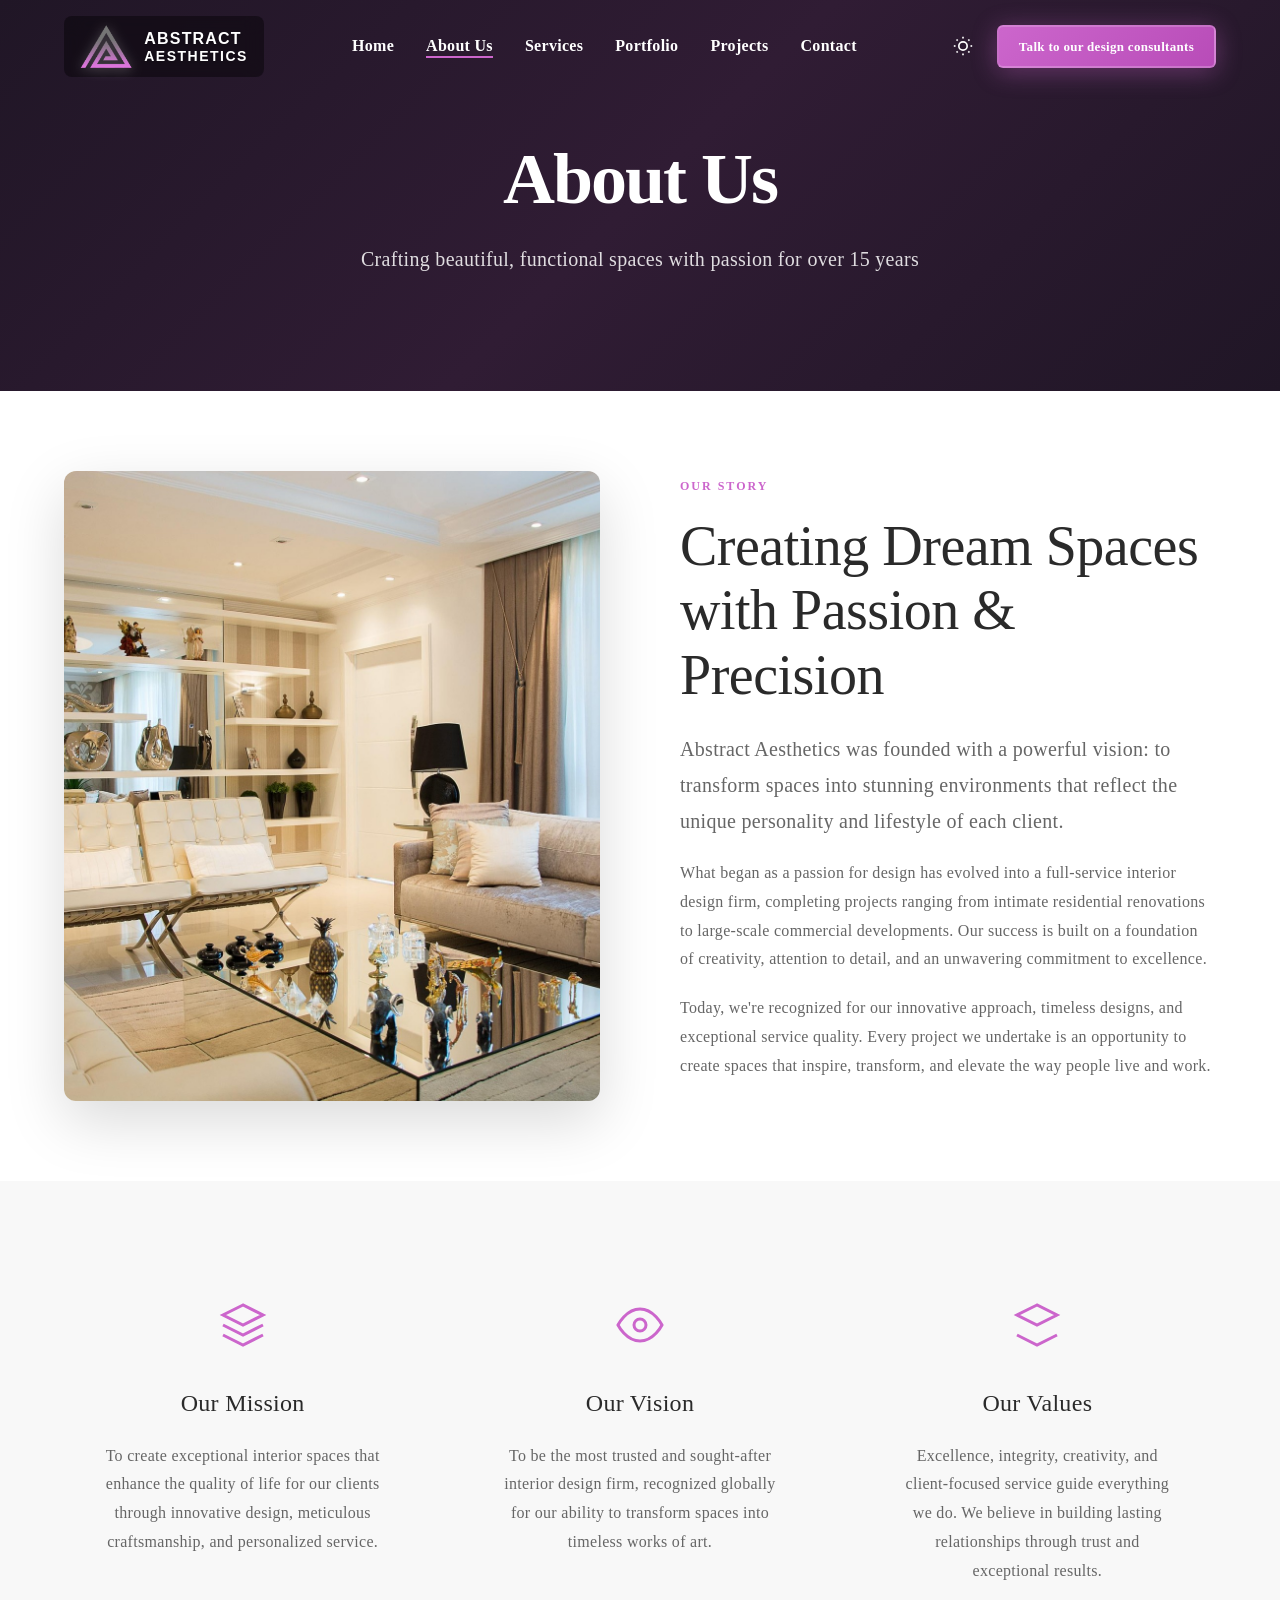
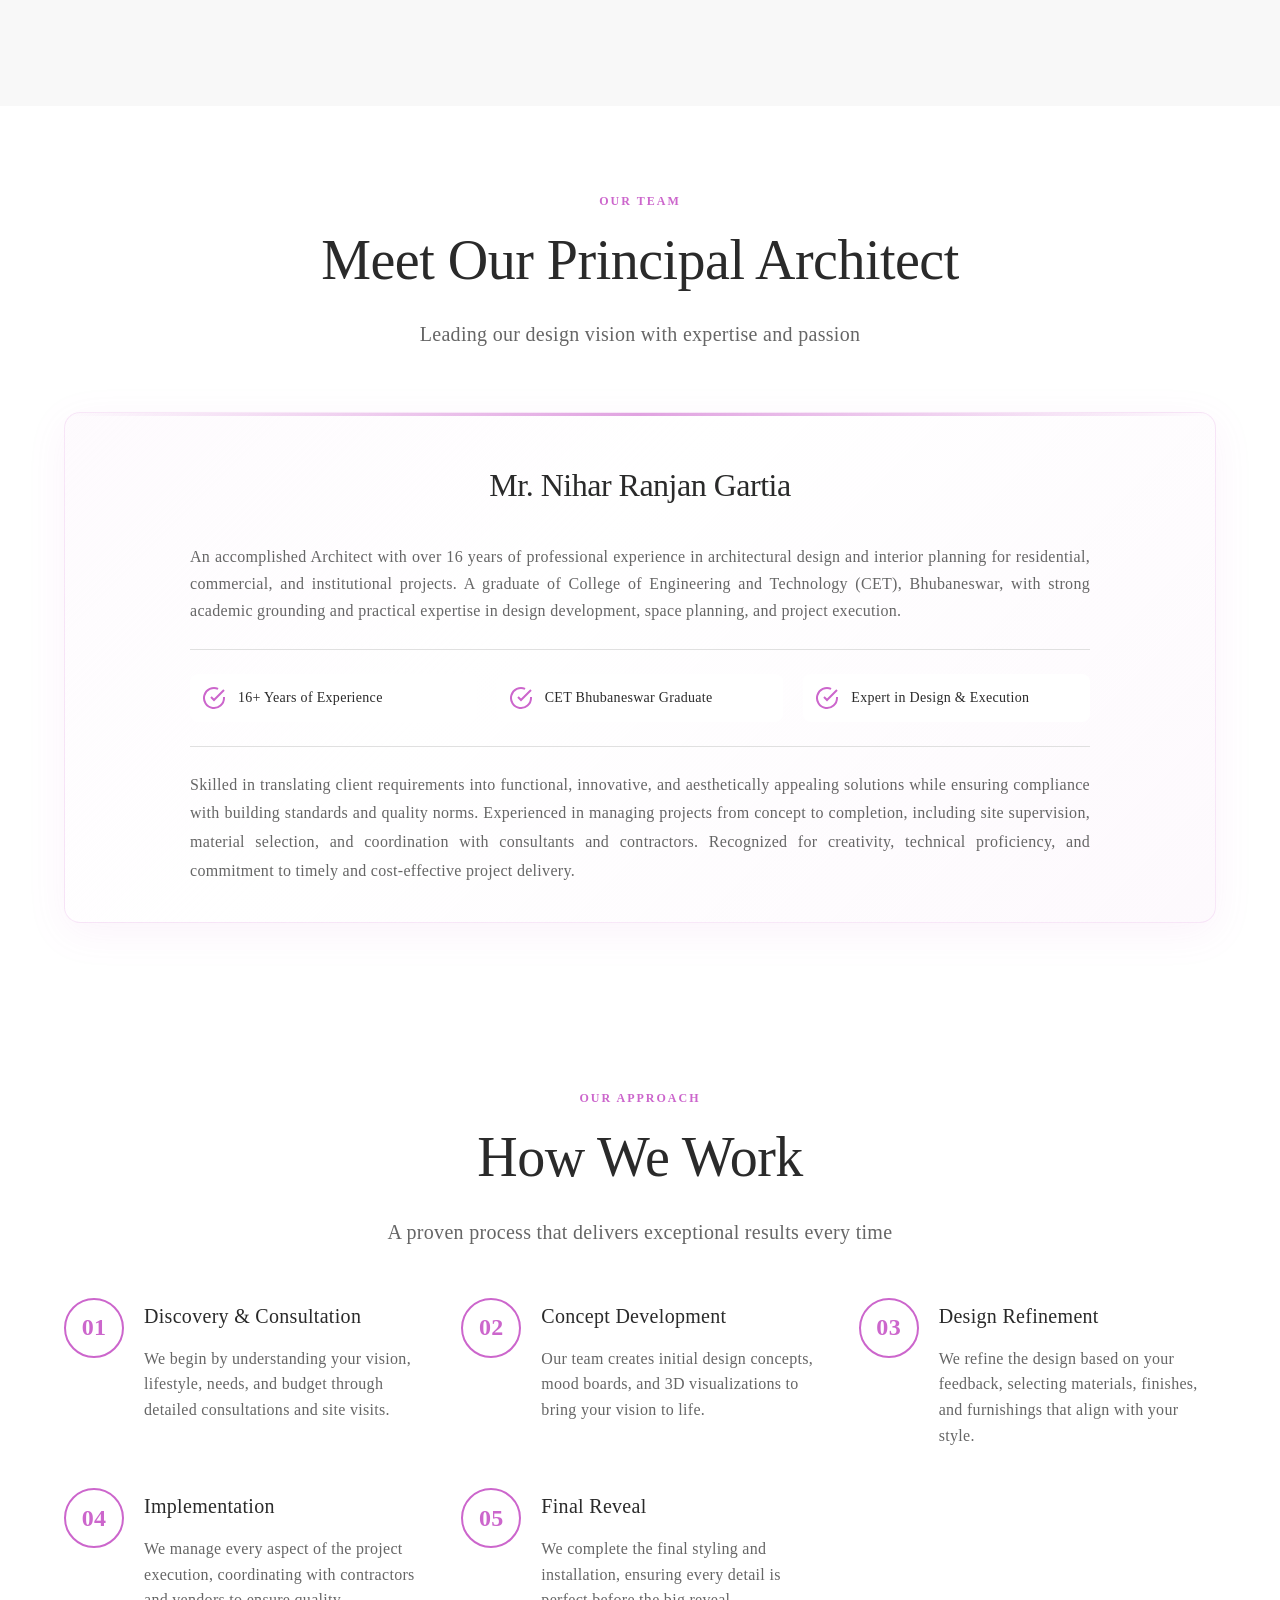
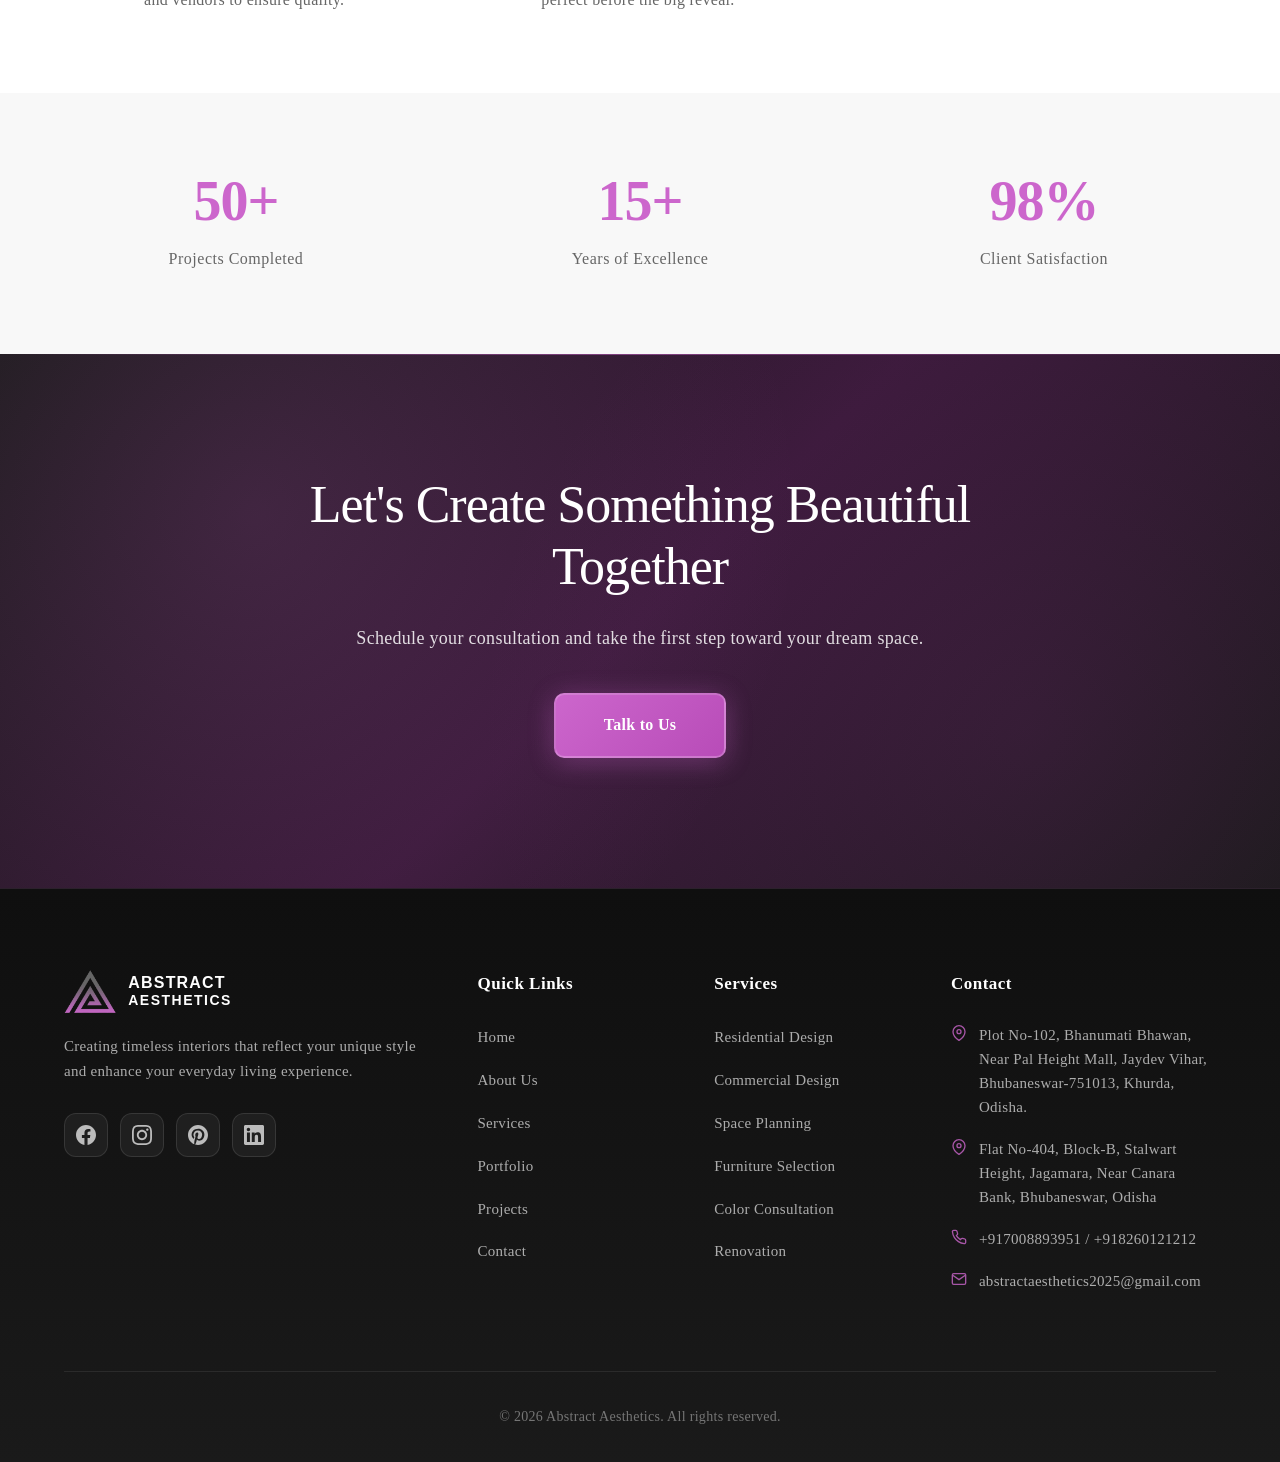
==== about.html @ c4093e68 "first commit" ====
<!DOCTYPE html>
<html lang="en" data-theme="light">
<head>
    <meta charset="UTF-8">
    <meta name="viewport" content="width=device-width, initial-scale=1.0">
    <title>About Us - Abstract Aesthetics Interior Design</title>
    <link rel="stylesheet" href="styles.css">
</head>
<body>
     <nav class="navbar">
      <div class="container nav-container">
        <a href="index.html" class="logo">
          <img
            src="resources/images/abstractlogo.png"
            alt="Abstract Asthetics"
          />
          <span class="logo-text">
            <span class="logo-text-top">Abstract</span>
            <span class="logo-text-bottom">Aesthetics</span>
          </span>
        </a>
        <button class="nav-toggle" aria-label="Toggle navigation">
          <span></span>
          <span></span>
          <span></span>
        </button>
        <ul class="nav-menu">
          <li><a href="index.html" class="nav-link">Home</a></li>
          <li><a href="about.html" class="nav-link active">About Us</a></li>
          <li><a href="services.html" class="nav-link">Services</a></li>
          <li><a href="portfolio.html" class="nav-link">Portfolio</a></li>
          <li><a href="projects.html" class="nav-link">Projects</a></li>
          <li><a href="contact.html" class="nav-link">Contact</a></li>
        </ul>
        <div class="nav-actions">
          <button class="theme-toggle" aria-label="Toggle theme">
            <svg
              class="sun-icon"
              width="20"
              height="20"
              viewBox="0 0 24 24"
              fill="none"
              stroke="currentColor"
              stroke-width="2"
            >
              <circle cx="12" cy="12" r="5"></circle>
              <line x1="12" y1="1" x2="12" y2="3"></line>
              <line x1="12" y1="21" x2="12" y2="23"></line>
              <line x1="4.22" y1="4.22" x2="5.64" y2="5.64"></line>
              <line x1="18.36" y1="18.36" x2="19.78" y2="19.78"></line>
              <line x1="1" y1="12" x2="3" y2="12"></line>
              <line x1="21" y1="12" x2="23" y2="12"></line>
              <line x1="4.22" y1="19.78" x2="5.64" y2="18.36"></line>
              <line x1="18.36" y1="5.64" x2="19.78" y2="4.22"></line>
            </svg>
            <svg
              class="moon-icon"
              width="20"
              height="20"
              viewBox="0 0 24 24"
              fill="none"
              stroke="currentColor"
              stroke-width="2"
            >
              <path d="M21 12.79A9 9 0 1 1 11.21 3 7 7 0 0 0 21 12.79z"></path>
            </svg>
          </button>
          <a href="contact.html" class="btn btn-primary"
            >Talk to our design consultants</a
          >
        </div>
      </div>
    </nav>

    <section class="page-hero about-hero">
        <div class="hero-background-pattern"></div>
        <div class="container">
            <div class="page-hero-content">
                <h1 class="page-title">About Us</h1>
                <p class="page-subtitle">Crafting beautiful, functional spaces with passion for over 15 years</p>
            </div>
        </div>
    </section>

    <section class="about-story section">
        <div class="container">
            <div class="split-layout">
                <div class="split-image">
                    <img src="resources/images/heroimg2.jpg" alt="Interior Design Studio">
                </div>
                <div class="split-content">
                    <span class="label">Our Story</span>
                    <h2 class="section-title">Creating Dream Spaces with Passion & Precision</h2>
                    <p class="text-large">Abstract Aesthetics was founded with a powerful vision: to transform spaces into stunning environments that reflect the unique personality and lifestyle of each client.</p>
                    <p>What began as a passion for design has evolved into a full-service interior design firm, completing projects ranging from intimate residential renovations to large-scale commercial developments. Our success is built on a foundation of creativity, attention to detail, and an unwavering commitment to excellence.</p>
                    <p>Today, we're recognized for our innovative approach, timeless designs, and exceptional service quality. Every project we undertake is an opportunity to create spaces that inspire, transform, and elevate the way people live and work.</p>
                </div>
            </div>
        </div>
    </section>

    <section class="mission-vision section section-dark">
        <div class="container">
            <div class="values-grid">
                <div class="value-card">
                    <div class="value-icon">
                        <svg width="48" height="48" viewBox="0 0 24 24" fill="none" stroke="currentColor" stroke-width="1.5">
                            <path d="M12 2L2 7l10 5 10-5-10-5z"></path>
                            <path d="M2 17l10 5 10-5M2 12l10 5 10-5"></path>
                        </svg>
                    </div>
                    <h3>Our Mission</h3>
                    <p>To create exceptional interior spaces that enhance the quality of life for our clients through innovative design, meticulous craftsmanship, and personalized service.</p>
                </div>
                <div class="value-card">
                    <div class="value-icon">
                        <svg width="48" height="48" viewBox="0 0 24 24" fill="none" stroke="currentColor" stroke-width="1.5">
                            <path d="M1 12s4-8 11-8 11 8 11 8-4 8-11 8-11-8-11-8z"></path>
                            <circle cx="12" cy="12" r="3"></circle>
                        </svg>
                    </div>
                    <h3>Our Vision</h3>
                    <p>To be the most trusted and sought-after interior design firm, recognized globally for our ability to transform spaces into timeless works of art.</p>
                </div>
                <div class="value-card">
                    <div class="value-icon">
                        <svg width="48" height="48" viewBox="0 0 24 24" fill="none" stroke="currentColor" stroke-width="1.5">
                            <path d="M12 2L2 7l10 5 10-5-10-5z"></path>
                            <path d="M2 17l10 5 10-5"></path>
                        </svg>
                    </div>
                    <h3>Our Values</h3>
                    <p>Excellence, integrity, creativity, and client-focused service guide everything we do. We believe in building lasting relationships through trust and exceptional results.</p>
                </div>
            </div>
        </div>
    </section>

    <section class="team section">
        <div class="container">
            <div class="section-header">
                <span class="label">Our Team</span>
                <h2 class="section-title">Meet Our Principal Architect</h2>
                <p class="section-subtitle">Leading our design vision with expertise and passion</p>
            </div>
            <div class="architect-section">
                <div class="architect-header">
                    <h3 class="architect-title">Mr. Nihar Ranjan Gartia</h3>
                </div>
                <div class="architect-content">
                    <p class="architect-bio">
                        An accomplished Architect with over 16 years of professional
                        experience in architectural design and interior planning for
                        residential, commercial, and institutional projects. A graduate of
                        College of Engineering and Technology (CET), Bhubaneswar, with
                        strong academic grounding and practical expertise in design
                        development, space planning, and project execution.
                    </p>
                    <div class="architect-highlights">
                        <div class="highlight-item">
                            <svg
                                width="24"
                                height="24"
                                viewBox="0 0 24 24"
                                fill="none"
                                stroke="currentColor"
                                stroke-width="2"
                            >
                                <path d="M22 11.08V12a10 10 0 1 1-5.93-9.14"></path>
                                <polyline points="22 4 12 14.01 9 11.01"></polyline>
                            </svg>
                            <span>16+ Years of Experience</span>
                        </div>
                        <div class="highlight-item">
                            <svg
                                width="24"
                                height="24"
                                viewBox="0 0 24 24"
                                fill="none"
                                stroke="currentColor"
                                stroke-width="2"
                            >
                                <path d="M22 11.08V12a10 10 0 1 1-5.93-9.14"></path>
                                <polyline points="22 4 12 14.01 9 11.01"></polyline>
                            </svg>
                            <span>CET Bhubaneswar Graduate</span>
                        </div>
                        <div class="highlight-item">
                            <svg
                                width="24"
                                height="24"
                                viewBox="0 0 24 24"
                                fill="none"
                                stroke="currentColor"
                                stroke-width="2"
                            >
                                <path d="M22 11.08V12a10 10 0 1 1-5.93-9.14"></path>
                                <polyline points="22 4 12 14.01 9 11.01"></polyline>
                            </svg>
                            <span>Expert in Design & Execution</span>
                        </div>
                    </div>
                    <p class="architect-expertise">
                        Skilled in translating client requirements into functional,
                        innovative, and aesthetically appealing solutions while ensuring
                        compliance with building standards and quality norms. Experienced
                        in managing projects from concept to completion, including site
                        supervision, material selection, and coordination with consultants
                        and contractors. Recognized for creativity, technical proficiency,
                        and commitment to timely and cost-effective project delivery.
                    </p>
                </div>
            </div>
        </div>
    </section>

    <section class="approach section">
        <div class="container">
            <div class="section-header">
                <span class="label">Our Approach</span>
                <h2 class="section-title">How We Work</h2>
                <p class="section-subtitle">A proven process that delivers exceptional results every time</p>
            </div>
            <div class="process-steps">
                <div class="process-step">
                    <div class="step-number">01</div>
                    <h3>Discovery & Consultation</h3>
                    <p>We begin by understanding your vision, lifestyle, needs, and budget through detailed consultations and site visits.</p>
                </div>
                <div class="process-step">
                    <div class="step-number">02</div>
                    <h3>Concept Development</h3>
                    <p>Our team creates initial design concepts, mood boards, and 3D visualizations to bring your vision to life.</p>
                </div>
                <div class="process-step">
                    <div class="step-number">03</div>
                    <h3>Design Refinement</h3>
                    <p>We refine the design based on your feedback, selecting materials, finishes, and furnishings that align with your style.</p>
                </div>
                <div class="process-step">
                    <div class="step-number">04</div>
                    <h3>Implementation</h3>
                    <p>We manage every aspect of the project execution, coordinating with contractors and vendors to ensure quality.</p>
                </div>
                <div class="process-step">
                    <div class="step-number">05</div>
                    <h3>Final Reveal</h3>
                    <p>We complete the final styling and installation, ensuring every detail is perfect before the big reveal.</p>
                </div>
            </div>
        </div>
    </section>

    <section class="stats section section-dark">
        <div class="container">
            <div class="stats-grid">
                <div class="stat-item">
                    <div class="stat-number">50+</div>
                    <div class="stat-label">Projects Completed</div>
                </div>
                <div class="stat-item">
                    <div class="stat-number">15+</div>
                    <div class="stat-label">Years of Excellence</div>
                </div>
                <div class="stat-item">
                    <div class="stat-number">98%</div>
                    <div class="stat-label">Client Satisfaction</div>
                </div>
            </div>
        </div>
    </section>

    <section class="final-cta">
        <div class="container">
            <div class="cta-content">
                <h2 class="cta-title">Let's Create Something Beautiful Together</h2>
                <p class="cta-subtitle">Schedule your consultation and take the first step toward your dream space.</p>
                <a href="contact.html" class="btn btn-primary btn-large">Talk to Us</a>
            </div>
        </div>
    </section>

    <footer class="footer">
      <div class="container">
        <div class="footer-grid">
          <div class="footer-col">
            <div class="footer-logo-container">
              <img src="resources/images/abstractlogo.png" alt="Abstract Aesthetics Logo" class="footer-logo-image">
              <span class="footer-logo-text">
                <span class="footer-logo-text-top">Abstract</span>
                <span class="footer-logo-text-bottom">Aesthetics</span>
              </span>
            </div>
            <p class="footer-description">
              Creating timeless interiors that reflect your unique style and
              enhance your everyday living experience.
            </p>
            <div class="social-links">
              <a href="#" class="social-link" aria-label="Facebook">
                <svg
                  width="20"
                  height="20"
                  viewBox="0 0 24 24"
                  fill="currentColor"
                >
                  <path
                    d="M24 12.073c0-6.627-5.373-12-12-12s-12 5.373-12 12c0 5.99 4.388 10.954 10.125 11.854v-8.385H7.078v-3.47h3.047V9.43c0-3.007 1.792-4.669 4.533-4.669 1.312 0 2.686.235 2.686.235v2.953H15.83c-1.491 0-1.956.925-1.956 1.874v2.25h3.328l-.532 3.47h-2.796v8.385C19.612 23.027 24 18.062 24 12.073z"
                  />
                </svg>
              </a>
              <a href="#" class="social-link" aria-label="Instagram">
                <svg
                  width="20"
                  height="20"
                  viewBox="0 0 24 24"
                  fill="currentColor"
                >
                  <path
                    d="M12 2.163c3.204 0 3.584.012 4.85.07 3.252.148 4.771 1.691 4.919 4.919.058 1.265.069 1.645.069 4.849 0 3.205-.012 3.584-.069 4.849-.149 3.225-1.664 4.771-4.919 4.919-1.266.058-1.644.07-4.85.07-3.204 0-3.584-.012-4.849-.07-3.26-.149-4.771-1.699-4.919-4.92-.058-1.265-.07-1.644-.07-4.849 0-3.204.013-3.583.07-4.849.149-3.227 1.664-4.771 4.919-4.919 1.266-.057 1.645-.069 4.849-.069zm0-2.163c-3.259 0-3.667.014-4.947.072-4.358.2-6.78 2.618-6.98 6.98-.059 1.281-.073 1.689-.073 4.948 0 3.259.014 3.668.072 4.948.2 4.358 2.618 6.78 6.98 6.98 1.281.058 1.689.072 4.948.072 3.259 0 3.668-.014 4.948-.072 4.354-.2 6.782-2.618 6.979-6.98.059-1.28.073-1.689.073-4.948 0-3.259-.014-3.667-.072-4.947-.196-4.354-2.617-6.78-6.979-6.98-1.281-.059-1.69-.073-4.949-.073zm0 5.838c-3.403 0-6.162 2.759-6.162 6.162s2.759 6.163 6.162 6.163 6.162-2.759 6.162-6.163c0-3.403-2.759-6.162-6.162-6.162zm0 10.162c-2.209 0-4-1.79-4-4 0-2.209 1.791-4 4-4s4 1.791 4 4c0 2.21-1.791 4-4 4zm6.406-11.845c-.796 0-1.441.645-1.441 1.44s.645 1.44 1.441 1.44c.795 0 1.439-.645 1.439-1.44s-.644-1.44-1.439-1.44z"
                  />
                </svg>
              </a>
              <a href="#" class="social-link" aria-label="Pinterest">
                <svg
                  width="20"
                  height="20"
                  viewBox="0 0 24 24"
                  fill="currentColor"
                >
                  <path
                    d="M12 0c-6.627 0-12 5.372-12 12 0 5.084 3.163 9.426 7.627 11.174-.105-.949-.2-2.405.042-3.441.218-.937 1.407-5.965 1.407-5.965s-.359-.719-.359-1.782c0-1.668.967-2.914 2.171-2.914 1.023 0 1.518.769 1.518 1.69 0 1.029-.655 2.568-.994 3.995-.283 1.194.599 2.169 1.777 2.169 2.133 0 3.772-2.249 3.772-5.495 0-2.873-2.064-4.882-5.012-4.882-3.414 0-5.418 2.561-5.418 5.207 0 1.031.397 2.138.893 2.738.098.119.112.224.083.345l-.333 1.36c-.053.22-.174.267-.402.161-1.499-.698-2.436-2.889-2.436-4.649 0-3.785 2.75-7.262 7.929-7.262 4.163 0 7.398 2.967 7.398 6.931 0 4.136-2.607 7.464-6.227 7.464-1.216 0-2.359-.631-2.75-1.378l-.748 2.853c-.271 1.043-1.002 2.35-1.492 3.146 1.124.347 2.317.535 3.554.535 6.627 0 12-5.373 12-12 0-6.628-5.373-12-12-12z"
                  />
                </svg>
              </a>
              <a href="#" class="social-link" aria-label="LinkedIn">
                <svg
                  width="20"
                  height="20"
                  viewBox="0 0 24 24"
                  fill="currentColor"
                >
                  <path
                    d="M20.447 20.452h-3.554v-5.569c0-1.328-.027-3.037-1.852-3.037-1.853 0-2.136 1.445-2.136 2.939v5.667H9.351V9h3.414v1.561h.046c.477-.9 1.637-1.85 3.37-1.85 3.601 0 4.267 2.37 4.267 5.455v6.286zM5.337 7.433c-1.144 0-2.063-.926-2.063-2.065 0-1.138.92-2.063 2.063-2.063 1.14 0 2.064.925 2.064 2.063 0 1.139-.925 2.065-2.064 2.065zm1.782 13.019H3.555V9h3.564v11.452zM22.225 0H1.771C.792 0 0 .774 0 1.729v20.542C0 23.227.792 24 1.771 24h20.451C23.2 24 24 23.227 24 22.271V1.729C24 .774 23.2 0 22.222 0h.003z"
                  />
                </svg>
              </a>
            </div>
          </div>
          <div class="footer-col">
            <h4 class="footer-title">Quick Links</h4>
            <ul class="footer-links">
              <li><a href="index.html">Home</a></li>
              <li><a href="about.html">About Us</a></li>
              <li><a href="services.html">Services</a></li>
              <li><a href="portfolio.html">Portfolio</a></li>
              <li><a href="projects.html">Projects</a></li>
              <li><a href="contact.html">Contact</a></li>
            </ul>
          </div>
          <div class="footer-col">
            <h4 class="footer-title">Services</h4>
            <ul class="footer-links">
              <li><a href="services.html">Residential Design</a></li>
              <li><a href="services.html">Commercial Design</a></li>
              <li><a href="services.html">Space Planning</a></li>
              <li><a href="services.html">Furniture Selection</a></li>
              <li><a href="services.html">Color Consultation</a></li>
              <li><a href="services.html">Renovation</a></li>
            </ul>
          </div>
          <div class="footer-col">
            <h4 class="footer-title">Contact</h4>
            <ul class="footer-contact">
              <li>
                <svg
                  width="16"
                  height="16"
                  viewBox="0 0 24 24"
                  fill="none"
                  stroke="currentColor"
                  stroke-width="2"
                >
                  <path
                    d="M21 10c0 7-9 13-9 13s-9-6-9-13a9 9 0 0 1 18 0z"
                  ></path>
                  <circle cx="12" cy="10" r="3"></circle>
                </svg>
                Plot No-102, Bhanumati Bhawan, Near Pal Height Mall, Jaydev Vihar, Bhubaneswar-751013, Khurda, Odisha.
              </li>
               <li>
                <svg
                  width="16"
                  height="16"
                  viewBox="0 0 24 24"
                  fill="none"
                  stroke="currentColor"
                  stroke-width="2"
                >
                  <path
                    d="M21 10c0 7-9 13-9 13s-9-6-9-13a9 9 0 0 1 18 0z"
                  ></path>
                  <circle cx="12" cy="10" r="3"></circle>
                </svg>
                Flat No-404, Block-B, Stalwart Height, Jagamara, Near Canara Bank, Bhubaneswar, Odisha
              </li>
              <li>
                <svg
                  width="16"
                  height="16"
                  viewBox="0 0 24 24"
                  fill="none"
                  stroke="currentColor"
                  stroke-width="2"
                >
                  <path
                    d="M22 16.92v3a2 2 0 0 1-2.18 2 19.79 19.79 0 0 1-8.63-3.07 19.5 19.5 0 0 1-6-6 19.79 19.79 0 0 1-3.07-8.67A2 2 0 0 1 4.11 2h3a2 2 0 0 1 2 1.72 12.84 12.84 0 0 0 .7 2.81 2 2 0 0 1-.45 2.11L8.09 9.91a16 16 0 0 0 6 6l1.27-1.27a2 2 0 0 1 2.11-.45 12.84 12.84 0 0 0 2.81.7A2 2 0 0 1 22 16.92z"
                  ></path>
                </svg>
                +917008893951 / +918260121212
              </li>
              <li>
                <svg
                  width="16"
                  height="16"
                  viewBox="0 0 24 24"
                  fill="none"
                  stroke="currentColor"
                  stroke-width="2"
                >
                  <path
                    d="M4 4h16c1.1 0 2 .9 2 2v12c0 1.1-.9 2-2 2H4c-1.1 0-2-.9-2-2V6c0-1.1.9-2 2-2z"
                  ></path>
                  <polyline points="22,6 12,13 2,6"></polyline>
                </svg>
                abstractaesthetics2025@gmail.com
              </li>
            </ul>
          </div>
        </div>
        <div class="footer-bottom">
          <p>&copy; 2026 Abstract Aesthetics. All rights reserved.</p>
        </div>
      </div>
    </footer>

    <script src="script.js"></script>
</body>
</html>
---- styles.css ----
:root {
    --accent-primary: #cc66cc;
    --accent-secondary: #b84cb8;
    --accent-light: #e6b3e6;
    --accent-dark: #a339a3;
    
    --bg-primary: #ffffff;
    --bg-secondary: #f8f8f8;
    --bg-tertiary: #eeeeee;
    --bg-dark: #666666;
    
    --text-primary: #2a2a2a;
    --text-secondary: #666666;
    --text-tertiary: #999999;
    --text-light: #ffffff;
    
    --border-color: #e0e0e0;
    --border-light: #f0f0f0;
    --border-dark: #555555;
    
    --shadow-sm: 0 4px 12px rgba(102, 102, 102, 0.1);
    --shadow-md: 0 8px 24px rgba(102, 102, 102, 0.15);
    --shadow-lg: 0 16px 48px rgba(102, 102, 102, 0.2);
    
    --transition-fast: 0.3s cubic-bezier(0.4, 0, 0.2, 1);
    --transition-normal: 0.4s cubic-bezier(0.4, 0, 0.2, 1);
    --transition-slow: 0.6s cubic-bezier(0.4, 0, 0.2, 1);
}

[data-theme="dark"] {
    --bg-primary: #1a1a1a;
    --bg-secondary: #2a2a2a;
    --bg-tertiary: #3a3a3a;
    --bg-dark: #0f0f0f;
    
    --text-primary: #ffffff;
    --text-secondary: #cccccc;
    --text-tertiary: #999999;
    --text-light: #1a1a1a;
    
    --border-color: #444444;
    --border-light: #333333;
    --border-dark: #555555;
    
    --shadow-sm: 0 4px 12px rgba(0, 0, 0, 0.4);
    --shadow-md: 0 8px 24px rgba(0, 0, 0, 0.5);
    --shadow-lg: 0 16px 48px rgba(0, 0, 0, 0.6);
}

* {
    margin: 0;
    padding: 0;
    box-sizing: border-box;
}

html {
    scroll-behavior: smooth;
}

body {
    font-family: 'Playfair Display', 'Georgia', 'Times New Roman', serif;
    font-size: 16px;
    line-height: 1.8;
    color: var(--text-primary);
    background-color: var(--bg-primary);
    transition: background-color var(--transition-normal), color var(--transition-normal);
    font-weight: 400;
    letter-spacing: 0.3px;
}

.container {
    max-width: 1200px;
    margin: 0 auto;
    padding: 0 24px;
}

.section {
    padding: 80px 0;
}

.section-dark {
    background-color: var(--bg-secondary);
}

/* Tighter spacing for services and portfolio flow */
.services-overview {
    padding-bottom: 60px;
}

.portfolio-preview {
    padding-top: 60px;
    position: relative;
}

.portfolio-preview::before {
    content: '';
    position: absolute;
    top: 0;
    left: 50%;
    transform: translateX(-50%);
    width: 60px;
    height: 3px;
    background: linear-gradient(90deg, transparent, var(--accent-primary), transparent);
    opacity: 0.6;
}

.section-header {
    text-align: center;
    margin-bottom: 48px;
}

.label {
    display: inline-block;
    font-size: 12px;
    font-weight: 600;
    text-transform: uppercase;
    letter-spacing: 2px;
    color: var(--accent-primary);
    margin-bottom: 16px;
}

.section-title {
    font-size: 56px;
    font-weight: 400;
    line-height: 1.15;
    margin-bottom: 24px;
    color: var(--text-primary);
    letter-spacing: -0.5px;
}

.section-subtitle {
    font-size: 20px;
    color: var(--text-secondary);
    max-width: 600px;
    margin: 0 auto;
}

.text-large {
    font-size: 20px;
    line-height: 1.8;
    color: var(--text-primary);
}

.section-cta {
    text-align: center;
    margin-top: 40px;
}

.navbar {
    position: fixed;
    top: 0;
    left: 0;
    right: 0;
    z-index: 1000;
    padding: 16px 0;
    background-color: transparent;
    transition: background-color var(--transition-normal), padding var(--transition-normal), box-shadow var(--transition-normal);
}

.navbar.scrolled {
    background-color: var(--bg-primary);
    padding: 12px 0;
    box-shadow: var(--shadow-sm);
}

.navbar.scrolled .logo {
    background: transparent;
    backdrop-filter: none;
    -webkit-backdrop-filter: none;
}

.nav-container {
    display: flex;
    align-items: center;
    justify-content: space-between;
}

.logo {
    font-size: 28px;
    font-weight: 600;
    letter-spacing: 4px;
    color: var(--text-primary);
    text-decoration: none;
    transition: color var(--transition-fast);
    font-family: 'Playfair Display', serif;
    display: flex;
    align-items: center;
    gap: 12px;
    padding: 8px 16px;
    border-radius: 8px;
    background: rgba(0, 0, 0, 0.4);
    backdrop-filter: blur(10px);
    -webkit-backdrop-filter: blur(10px);
}

.logo-text {
    display: flex;
    flex-direction: column;
    line-height: 1;
    gap: 2px;
}

.logo-text-top,
.logo-text-bottom {
    font-size: 15px;
    font-weight: 700;
    letter-spacing: 1.2px;
    transition: color var(--transition-fast);
    white-space: nowrap;
    font-family: 'Inter', -apple-system, BlinkMacSystemFont, 'Segoe UI', sans-serif;
    text-transform: uppercase;
    color: #ffffff;
}

.logo-text-top {
    font-size: 16px;
}

.logo-text-bottom {
    font-size: 14px;
    letter-spacing: 1.5px;
    font-weight: 600;
}

.logo img {
    height: 45px;
    width: auto;
    max-width: 140px;
    object-fit: contain;
    transition: transform var(--transition-fast);
    filter: drop-shadow(0 2px 6px rgba(255, 255, 255, 0.3)) brightness(1.15);
}

.logo:hover {
    color: var(--accent-primary);
}

.logo:hover .logo-text-top,
.logo:hover .logo-text-bottom {
    color: var(--accent-primary);
}

.logo:hover img {
    transform: scale(1.05);
}

.nav-toggle {
    display: none;
    flex-direction: column;
    gap: 4px;
    background: none;
    border: none;
    cursor: pointer;
    padding: 8px;
}

.nav-toggle span {
    width: 24px;
    height: 2px;
    background-color: var(--text-primary);
    transition: all var(--transition-fast);
}

.nav-menu {
    display: flex;
    list-style: none;
    gap: 32px;
    align-items: center;
}

.nav-link {
    color: var(--text-primary);
    text-decoration: none;
    font-size: 16px;
    font-weight: 600;
    position: relative;
    transition: color var(--transition-fast);
}

.nav-link::after {
    content: '';
    position: absolute;
    bottom: -4px;
    left: 0;
    width: 0;
    height: 2px;
    background-color: var(--accent-primary);
    transition: width var(--transition-fast);
}

.nav-link:hover,
.nav-link.active {
    color: var(--accent-primary);
}

.nav-link.active::after {
    width: 100%;
}

.nav-actions {
    display: flex;
    align-items: center;
    gap: 16px;
}

.theme-toggle {
    background: none;
    border: none;
    cursor: pointer;
    padding: 8px;
    color: var(--text-primary);
    transition: color var(--transition-fast);
    display: flex;
    align-items: center;
    justify-content: center;
}

.theme-toggle:hover {
    color: var(--accent-primary);
}

[data-theme="light"] .moon-icon {
    display: none;
}

[data-theme="dark"] .sun-icon {
    display: none;
}

/* Light theme navbar adjustments */
[data-theme="light"] .navbar:not(.scrolled) .logo,
[data-theme="light"] .navbar:not(.scrolled) .nav-link,
[data-theme="light"] .navbar:not(.scrolled) .theme-toggle {
    color: #ffffff;
}

[data-theme="light"] .navbar:not(.scrolled) .logo-text-top,
[data-theme="light"] .navbar:not(.scrolled) .logo-text-bottom {
    color: #ffffff;
    text-shadow: 0 2px 4px rgba(0, 0, 0, 0.3);
}

[data-theme="light"] .navbar:not(.scrolled) .nav-toggle span {
    background-color: #ffffff;
}

[data-theme="light"] .navbar.scrolled .logo,
[data-theme="light"] .navbar.scrolled .nav-link,
[data-theme="light"] .navbar.scrolled .theme-toggle,
[data-theme="light"] .nav-menu.active .nav-link {
    color: var(--text-primary);
}

[data-theme="light"] .navbar.scrolled .logo-text-top,
[data-theme="light"] .navbar.scrolled .logo-text-bottom {
    color: var(--text-primary);
}

[data-theme="light"] .navbar.scrolled .nav-toggle span {
    background-color: var(--text-primary);
}

/* Dark theme architect section */
[data-theme="dark"] .architect-section {
    background: linear-gradient(135deg, 
        rgba(204, 102, 204, 0.08) 0%, 
        rgba(26, 26, 26, 1) 40%, 
        rgba(204, 102, 204, 0.1) 100%);
    border: 1px solid rgba(204, 102, 204, 0.25);
    box-shadow: 0 10px 40px rgba(0, 0, 0, 0.5);
}

[data-theme="dark"] .architect-section::before {
    opacity: 0.8;
}

[data-theme="dark"] .highlight-item {
    background: rgba(42, 42, 42, 0.6);
    border: 1px solid rgba(204, 102, 204, 0.15);
}

[data-theme="dark"] .highlight-item:hover {
    background: rgba(42, 42, 42, 0.8);
    border-color: rgba(204, 102, 204, 0.3);
}

/* Dark theme portfolio styles */
[data-theme="dark"] .portfolio-item {
    border-color: rgba(255, 255, 255, 0.05);
}

[data-theme="dark"] .portfolio-item:hover {
    box-shadow: 0 12px 32px rgba(204, 102, 204, 0.3);
}

[data-theme="dark"] .portfolio-image {
    background: var(--bg-tertiary);
}

[data-theme="dark"] .portfolio-image img {
    filter: brightness(0.85) contrast(1.1) saturate(1.15);
}

[data-theme="dark"] .portfolio-item:hover .portfolio-image img {
    filter: brightness(0.75) contrast(1.2) saturate(1.25);
}

[data-theme="dark"] .portfolio-overlay {
    background: linear-gradient(
        to top,
        rgba(0, 0, 0, 0.95) 0%,
        rgba(0, 0, 0, 0.75) 50%,
        rgba(0, 0, 0, 0.4) 80%,
        transparent 100%
    );
}

/* Dark theme workflow styles */
[data-theme="dark"] .workflow-section {
    background: linear-gradient(135deg, var(--bg-primary) 0%, var(--bg-secondary) 100%);
}

[data-theme="dark"] .workflow-step {
    background: var(--bg-secondary);
    box-shadow: 0 4px 16px rgba(0, 0, 0, 0.3);
}

[data-theme="dark"] .workflow-step:hover {
    background: linear-gradient(135deg, var(--bg-secondary) 0%, rgba(204, 102, 204, 0.05) 100%);
    box-shadow: 0 20px 48px rgba(204, 102, 204, 0.2);
}

[data-theme="dark"] .workflow-icon {
    background: linear-gradient(135deg, rgba(204, 102, 204, 0.15), rgba(204, 102, 204, 0.08));
}

/* Dark theme why choose us styles */
[data-theme="dark"] .choose-item {
    background: var(--bg-secondary);
    box-shadow: 0 4px 12px rgba(0, 0, 0, 0.3);
}

[data-theme="dark"] .choose-item:hover {
    background: linear-gradient(135deg, var(--bg-secondary) 0%, rgba(204, 102, 204, 0.03) 100%);
    box-shadow: 0 12px 32px rgba(204, 102, 204, 0.15);
}

[data-theme="dark"] .choose-icon {
    background: linear-gradient(135deg, rgba(204, 102, 204, 0.18), rgba(204, 102, 204, 0.1));
}

/* Dark theme testimonial styles */
[data-theme="dark"] .testimonial-card {
    background: var(--bg-secondary);
    border-color: rgba(204, 102, 204, 0.15);
    box-shadow: 0 4px 16px rgba(0, 0, 0, 0.3);
}

[data-theme="dark"] .testimonial-card:hover {
    box-shadow: 0 20px 48px rgba(204, 102, 204, 0.2);
}

[data-theme="dark"] .testimonial-author {
    border-top-color: rgba(204, 102, 204, 0.15);
}

/* Light theme hero button adjustments */
[data-theme="light"] .hero .btn-secondary {
    color: #ffffff;
    border-color: #ffffff;
}

[data-theme="light"] .hero .btn-secondary:hover {
    background-color: #ffffff;
    color: #1a1a1a;
}

.btn {
    display: inline-block;
    padding: 8px 20px;
    font-size: 13px;
    font-weight: 600;
    text-decoration: none;
    border-radius: 6px;
    transition: all var(--transition-fast);
    border: 2px solid transparent;
    cursor: pointer;
    text-align: center;
}

.btn-large {
    padding: 14px 32px;
    font-size: 15px;
    border-radius: 10px;
}

.btn-primary {
    background: linear-gradient(135deg, var(--accent-primary), var(--accent-secondary));
    color: white;
    border-color: rgba(255, 255, 255, 0.2);
    font-weight: 600;
    letter-spacing: 0.3px;
    box-shadow: 0 4px 24px rgba(204, 102, 204, 0.4),
                0 2px 8px rgba(0, 0, 0, 0.2);
    position: relative;
    overflow: hidden;
}

.btn-primary::before {
    content: '';
    position: absolute;
    top: 0;
    left: -100%;
    width: 100%;
    height: 100%;
    background: linear-gradient(90deg, transparent, rgba(255, 255, 255, 0.2), transparent);
    transition: left 0.5s ease;
}

.btn-primary:hover::before {
    left: 100%;
}

.btn-primary:hover {
    transform: translateY(-2px);
    box-shadow: 0 8px 32px rgba(204, 102, 204, 0.5),
                0 4px 16px rgba(0, 0, 0, 0.3);
    border-color: rgba(255, 255, 255, 0.3);
}

.btn-secondary {
    background-color: transparent;
    color: var(--text-primary);
    border-color: var(--text-primary);
}

.btn-secondary:hover {
    background-color: var(--text-primary);
    color: var(--bg-primary);
}

.btn-outline {
    background-color: transparent;
    color: var(--accent-primary);
    border-color: var(--accent-primary);
}

.btn-outline:hover {
    background-color: var(--accent-primary);
    color: var(--text-light);
}

.btn-text {
    background: none;
    border: none;
    color: var(--accent-primary);
    padding: 0;
    font-weight: 600;
    transition: color var(--transition-fast);
}

.btn-text:hover {
    color: var(--accent-dark);
}

.btn-large {
    padding: 16px 48px;
    font-size: 16px;
}

.hero {
    min-height: 100vh;
    display: flex;
    align-items: center;
    padding-top: 100px;
    position: relative;
    overflow: hidden;
}

.hero-carousel {
    position: absolute;
    top: 0;
    left: 0;
    width: 100%;
    height: 100%;
    z-index: 0;
}

.carousel-track {
    position: relative;
    width: 100%;
    height: 100%;
}

.carousel-slide {
    position: absolute;
    top: 0;
    left: 0;
    width: 100%;
    height: 100%;
    opacity: 0;
    transform: scale(1.1);
    transition: opacity 1.2s cubic-bezier(0.4, 0, 0.2, 1),
                transform 1.2s cubic-bezier(0.4, 0, 0.2, 1);
}

.carousel-slide.active {
    opacity: 1;
    transform: scale(1);
    z-index: 1;
}

.carousel-slide img {
    width: 100%;
    height: 100%;
    object-fit: cover;
    display: block;
}

.slide-overlay {
    position: absolute;
    top: 0;
    left: 0;
    width: 100%;
    height: 100%;
    background: linear-gradient(
        135deg,
        rgba(0, 0, 0, 0.65) 0%,
        rgba(0, 0, 0, 0.45) 50%,
        rgba(0, 0, 0, 0.65) 100%
    );
    pointer-events: none;
}

.hero::before {
    content: '';
    position: absolute;
    top: 0;
    left: 0;
    right: 0;
    bottom: 0;
    background: radial-gradient(circle at 30% 40%, rgba(204, 102, 204, 0.15) 0%, transparent 60%);
    pointer-events: none;
    z-index: 1;
}

.hero-container {
    position: relative;
    z-index: 2;
    width: 100%;
}

.hero-content {
    max-width: 700px;
}

.hero-title {
    font-size: 64px;
    font-weight: 600;
    line-height: 1.15;
    margin-bottom: 24px;
    color: #ffffff;
    letter-spacing: -1.5px;
    text-shadow: 0 4px 32px rgba(0, 0, 0, 0.8),
                 0 2px 8px rgba(0, 0, 0, 0.6);
}

.hero-subtitle {
    font-size: 20px;
    color: rgba(255, 255, 255, 0.95);
    margin-bottom: 40px;
    line-height: 1.7;
    font-weight: 400;
    max-width: 540px;
    text-shadow: 0 2px 16px rgba(0, 0, 0, 0.7),
                 0 1px 4px rgba(0, 0, 0, 0.5);
}

.hero-cta {
    display: flex;
    gap: 20px;
    margin-bottom: 64px;
    flex-wrap: wrap;
}

.trust-indicators {
    display: flex;
    gap: 56px;
    padding-top: 8px;
}

.trust-item {
    display: flex;
    flex-direction: column;
    gap: 4px;
}

.trust-number {
    font-size: 48px;
    font-weight: 700;
    color: var(--accent-primary);
    margin-bottom: 4px;
    letter-spacing: -1px;
    line-height: 1;
}

.trust-label {
    font-size: 13px;
    color: rgba(255, 255, 255, 0.65);
    font-weight: 400;
    letter-spacing: 0.3px;
    text-transform: uppercase;
}

.carousel-indicators {
    position: absolute;
    bottom: 48px;
    left: 50%;
    transform: translateX(-50%);
    display: flex;
    gap: 12px;
    z-index: 10;
}

.indicator {
    width: 40px;
    height: 3px;
    background: rgba(255, 255, 255, 0.3);
    border: none;
    cursor: pointer;
    transition: all 0.4s cubic-bezier(0.4, 0, 0.2, 1);
    position: relative;
    overflow: hidden;
    border-radius: 2px;
    backdrop-filter: blur(8px);
}

.indicator::before {
    content: '';
    position: absolute;
    top: 0;
    left: -100%;
    width: 100%;
    height: 100%;
    background: linear-gradient(90deg, var(--accent-primary), var(--accent-light));
    transition: left 0.4s cubic-bezier(0.4, 0, 0.2, 1);
}

.indicator.active::before {
    left: 0;
}

.indicator:hover {
    background: rgba(255, 255, 255, 0.5);
    transform: scaleY(1.5);
}

.indicator.active {
    background: var(--accent-primary);
}

.hero-image img {
    width: 100%;
    height: 600px;
    object-fit: cover;
    border-radius: 16px;
    box-shadow: 0 25px 70px rgba(0, 0, 0, 0.5);
    border: 1px solid rgba(255, 255, 255, 0.1);
}

.hero-image-placeholder {
    width: 100%;
    height: 650px;
    background: linear-gradient(135deg, rgba(204, 102, 204, 0.2) 0%, rgba(204, 102, 204, 0.05) 100%);
    border-radius: 12px;
    border: 1px solid rgba(204, 102, 204, 0.3);
    box-shadow: 0 20px 60px rgba(0, 0, 0, 0.4);
    backdrop-filter: blur(10px);
}

.split-layout {
    display: grid;
    grid-template-columns: 1fr 1fr;
    gap: 80px;
    align-items: stretch;
}

.split-layout.reverse {
    direction: rtl;
}

.split-layout.reverse > * {
    direction: ltr;
}

.split-content {
    max-width: 540px;
}

.split-content h2 {
    margin-bottom: 24px;
}

.split-content p {
    margin-bottom: 20px;
    color: var(--text-secondary);
}

.split-image {
    position: relative;
    height: 100%;
}

.split-image img {
    width: 100%;
    height: 100%;
    object-fit: cover;
    border-radius: 12px;
    box-shadow: 0 20px 60px rgba(0, 0, 0, 0.15);
}

.image-placeholder {
    width: 100%;
    height: 500px;
    background: linear-gradient(135deg, var(--bg-tertiary), var(--border-color));
    border-radius: 8px;
}

.architect-section {
    margin-top: 60px;
    padding: 36px;
    background: linear-gradient(135deg, 
        rgba(204, 102, 204, 0.03) 0%, 
        rgba(255, 255, 255, 1) 40%, 
        rgba(204, 102, 204, 0.04) 100%);
    border-radius: 16px;
    border: 1px solid rgba(204, 102, 204, 0.15);
    box-shadow: 0 10px 40px rgba(204, 102, 204, 0.08);
    position: relative;
    overflow: hidden;
}

.architect-section::before {
    content: '';
    position: absolute;
    top: 0;
    left: 0;
    right: 0;
    height: 3px;
    background: linear-gradient(90deg, 
        transparent 0%, 
        var(--accent-primary) 50%, 
        transparent 100%);
    opacity: 0.6;
}

.architect-header {
    text-align: center;
    margin-bottom: 28px;
}

.architect-title {
    font-size: 32px;
    font-weight: 500;
    color: var(--text-primary);
    margin-top: 8px;
    letter-spacing: -0.5px;
}

.architect-content {
    max-width: 900px;
    margin: 0 auto;
}

.architect-bio {
    font-size: 16px;
    line-height: 1.7;
    color: var(--text-secondary);
    margin-bottom: 24px;
    text-align: justify;
}

.architect-highlights {
    display: grid;
    grid-template-columns: repeat(3, 1fr);
    gap: 20px;
    margin-bottom: 24px;
    padding: 24px 0;
    border-top: 1px solid var(--border-color);
    border-bottom: 1px solid var(--border-color);
}

.highlight-item {
    display: flex;
    align-items: center;
    gap: 12px;
    padding: 12px;
    background: var(--bg-primary);
    border-radius: 8px;
    transition: transform var(--transition-fast), box-shadow var(--transition-fast);
}

.highlight-item:hover {
    transform: translateY(-4px);
    box-shadow: 0 8px 24px rgba(204, 102, 204, 0.15);
}

.highlight-item svg {
    color: var(--accent-primary);
    flex-shrink: 0;
}

.highlight-item span {
    font-size: 14px;
    font-weight: 500;
    color: var(--text-primary);
    line-height: 1.4;
}

.architect-expertise {
    font-size: 16px;
    line-height: 1.8;
    color: var(--text-secondary);
    text-align: justify;
}

.services-grid {
    display: grid;
    grid-template-columns: repeat(3, 1fr);
    gap: 32px;
}

.service-card {
    background-color: var(--bg-primary);
    border: 1px solid var(--border-color);
    border-radius: 16px;
    transition: all var(--transition-normal);
    position: relative;
    overflow: hidden;
    box-shadow: 0 4px 16px rgba(0, 0, 0, 0.05);
}

.service-card::before {
    content: '';
    position: absolute;
    top: 0;
    left: 0;
    width: 100%;
    height: 4px;
    background: linear-gradient(90deg, var(--accent-primary), var(--accent-secondary));
    transform: scaleX(0);
    transition: transform var(--transition-normal);
}

.service-card:hover {
    transform: translateY(-8px);
    box-shadow: 0 16px 48px rgba(204, 102, 204, 0.2);
    border-color: var(--accent-primary);
}

.service-card:hover::before {
    transform: scaleX(1);
}

.service-card:hover .service-image img {
    transform: scale(1.08);
}

.service-image {
    width: 100%;
    height: 220px;
    overflow: hidden;
    border-radius: 12px 12px 0 0;
    position: relative;
}

.service-image::after {
    content: '';
    position: absolute;
    top: 0;
    left: 0;
    width: 100%;
    height: 100%;
    background: linear-gradient(
        180deg,
        rgba(0, 0, 0, 0) 0%,
        rgba(0, 0, 0, 0.05) 100%
    );
    pointer-events: none;
}

.service-image img {
    width: 100%;
    height: 100%;
    object-fit: cover;
    transition: transform var(--transition-slow);
    display: block;
}

.service-icon {
    display: none;
}

.service-title {
    font-size: 22px;
    font-weight: 600;
    margin: 24px 24px 12px 24px;
    color: var(--text-primary);
    line-height: 1.3;
}

.service-description {
    color: var(--text-secondary);
    padding: 0 24px 28px 24px;
    line-height: 1.7;
    font-size: 15px;
}

/* Workflow Section */
.workflow-section {
    background: linear-gradient(135deg, var(--bg-primary) 0%, var(--bg-secondary) 100%);
    position: relative;
    overflow: hidden;
}

.workflow-section::before {
    content: '';
    position: absolute;
    top: 0;
    left: 0;
    right: 0;
    bottom: 0;
    background: 
        radial-gradient(circle at 20% 50%, rgba(204, 102, 204, 0.03) 0%, transparent 50%),
        radial-gradient(circle at 80% 50%, rgba(204, 102, 204, 0.03) 0%, transparent 50%);
    pointer-events: none;
}

.workflow-container {
    display: flex;
    align-items: center;
    justify-content: space-between;
    gap: 20px;
    position: relative;
    z-index: 1;
}

.workflow-step {
    flex: 1;
    display: flex;
    flex-direction: column;
    align-items: center;
    text-align: center;
    position: relative;
    padding: 32px 20px;
    border-radius: 20px;
    background: var(--bg-primary);
    border: 2px solid transparent;
    transition: all 0.4s cubic-bezier(0.4, 0, 0.2, 1);
    animation: fadeInUp 0.8s ease-out backwards;
}

.workflow-step[data-step="1"] { animation-delay: 0.1s; }
.workflow-step[data-step="2"] { animation-delay: 0.2s; }
.workflow-step[data-step="3"] { animation-delay: 0.3s; }
.workflow-step[data-step="4"] { animation-delay: 0.4s; }
.workflow-step[data-step="5"] { animation-delay: 0.5s; }

.workflow-step:hover {
    transform: translateY(-12px);
    border-color: var(--accent-primary);
    box-shadow: 0 20px 48px rgba(204, 102, 204, 0.15);
    background: linear-gradient(135deg, var(--bg-primary) 0%, rgba(204, 102, 204, 0.03) 100%);
}

.workflow-icon {
    width: 100px;
    height: 100px;
    display: flex;
    align-items: center;
    justify-content: center;
    background: linear-gradient(135deg, rgba(204, 102, 204, 0.1), rgba(204, 102, 204, 0.05));
    border-radius: 50%;
    margin-bottom: 24px;
    position: relative;
    transition: all 0.4s cubic-bezier(0.4, 0, 0.2, 1);
}

.workflow-icon::before {
    content: '';
    position: absolute;
    inset: -6px;
    border-radius: 50%;
    background: linear-gradient(135deg, var(--accent-primary), var(--accent-secondary));
    opacity: 0;
    transition: opacity 0.4s ease;
    z-index: -1;
}

.workflow-step:hover .workflow-icon::before {
    opacity: 1;
    animation: pulse 2s ease-in-out infinite;
}

.workflow-icon svg {
    width: 56px;
    height: 56px;
    color: var(--accent-primary);
    transition: all 0.4s ease;
}

.workflow-step:hover .workflow-icon {
    transform: scale(1.1) rotate(5deg);
}

.workflow-step:hover .workflow-icon svg {
    color: var(--accent-secondary);
    filter: drop-shadow(0 4px 12px rgba(204, 102, 204, 0.3));
}

.workflow-content {
    flex: 1;
}

.workflow-title {
    font-size: 20px;
    font-weight: 600;
    color: var(--text-primary);
    margin-bottom: 12px;
    letter-spacing: -0.02em;
    transition: color 0.3s ease;
}

.workflow-step:hover .workflow-title {
    color: var(--accent-primary);
}

.workflow-description {
    font-size: 14px;
    color: var(--text-secondary);
    line-height: 1.6;
    max-width: 200px;
    margin: 0 auto;
}

.workflow-number {
    position: absolute;
    top: 16px;
    right: 16px;
    width: 36px;
    height: 36px;
    display: flex;
    align-items: center;
    justify-content: center;
    background: linear-gradient(135deg, var(--accent-primary), var(--accent-secondary));
    color: white;
    font-size: 14px;
    font-weight: 700;
    border-radius: 50%;
    opacity: 0.9;
    transition: all 0.3s ease;
}

.workflow-step:hover .workflow-number {
    opacity: 1;
    transform: scale(1.15);
}

/* Auto-active state for workflow animation */
.workflow-step.auto-active {
    transform: translateY(-12px);
    border-color: var(--accent-primary);
    box-shadow: 0 20px 48px rgba(204, 102, 204, 0.15);
    background: linear-gradient(135deg, var(--bg-primary) 0%, rgba(204, 102, 204, 0.03) 100%);
}

.workflow-step.auto-active .workflow-icon::before {
    opacity: 1;
    animation: pulse 2s ease-in-out infinite;
}

.workflow-step.auto-active .workflow-icon {
    transform: scale(1.1) rotate(5deg);
}

.workflow-step.auto-active .workflow-icon svg {
    color: var(--accent-secondary);
    filter: drop-shadow(0 4px 12px rgba(204, 102, 204, 0.3));
}

.workflow-step.auto-active .workflow-title {
    color: var(--accent-primary);
}

.workflow-step.auto-active .workflow-number {
    opacity: 1;
    transform: scale(1.15);
}

.workflow-arrow {
    flex-shrink: 0;
    width: 60px;
    height: 24px;
    display: flex;
    align-items: center;
    justify-content: center;
    animation: fadeIn 1s ease-out backwards 0.6s;
}

.workflow-arrow svg {
    width: 100%;
    height: 100%;
    color: var(--accent-primary);
    opacity: 0.4;
    transition: all 0.3s ease;
    animation: slideRight 2s ease-in-out infinite;
}

.workflow-arrow:hover svg {
    opacity: 1;
    transform: translateX(8px);
}

/* Animations */
@keyframes fadeInUp {
    from {
        opacity: 0;
        transform: translateY(40px);
    }
    to {
        opacity: 1;
        transform: translateY(0);
    }
}

@keyframes fadeIn {
    from {
        opacity: 0;
    }
    to {
        opacity: 0.4;
    }
}

@keyframes slideRight {
    0%, 100% {
        transform: translateX(0);
    }
    50% {
        transform: translateX(8px);
    }
}

@keyframes pulse {
    0%, 100% {
        transform: scale(1);
        opacity: 0.5;
    }
    50% {
        transform: scale(1.05);
        opacity: 0.8;
    }
}

/* Smooth scroll behavior */
html {
    scroll-behavior: smooth;
}

/* Enhance existing animations */
.service-card,
.portfolio-item,
.testimonial-card,
.choose-item {
    will-change: transform, opacity;
}

/* Subtle hover lift effect */
.service-card:hover,
.testimonial-card:hover {
    transform: translateY(-8px);
}

.portfolio-grid {
    display: grid;
    grid-template-columns: repeat(4, 1fr);
    gap: 8px;
    margin-bottom: 48px;
    background: var(--bg-primary);
}

.portfolio-item {
    position: relative;
    overflow: hidden;
    border-radius: 0;
    cursor: pointer;
    background: var(--bg-secondary);
    box-shadow: none;
    transition: all 0.4s cubic-bezier(0.4, 0, 0.2, 1);
    height: 420px;
    border: 1px solid rgba(0, 0, 0, 0.05);
}

/* Different size variations for masonry effect */
.portfolio-large {
    grid-column: span 2;
    grid-row: span 2;
    height: auto;
}

.portfolio-wide {
    grid-column: span 2;
    height: 420px;
}

.portfolio-tall {
    grid-row: span 2;
    height: auto;
}

.portfolio-medium {
    height: 420px;
}

.portfolio-item:hover {
    transform: scale(1.02);
    box-shadow: 0 12px 32px rgba(0, 0, 0, 0.2);
    z-index: 10;
}

.portfolio-image {
    width: 100%;
    height: 100%;
    position: relative;
    overflow: hidden;
    background: var(--bg-secondary);
}

.portfolio-image::before {
    content: '';
    position: absolute;
    top: 0;
    left: 0;
    right: 0;
    bottom: 0;
    background: linear-gradient(
        135deg,
        rgba(204, 102, 204, 0.1),
        rgba(153, 51, 153, 0.1)
    );
    opacity: 0;
    transition: opacity 0.4s ease;
    z-index: 1;
}

.portfolio-item:hover .portfolio-image::before {
    opacity: 1;
}

.portfolio-image img {
    width: 100%;
    height: 100%;
    object-fit: cover;
    object-position: center;
    display: block;
    filter: brightness(0.92) contrast(1.08) saturate(1.1);
    transition: all 0.6s cubic-bezier(0.4, 0, 0.2, 1);
}

.portfolio-item:hover .portfolio-image img {
    transform: scale(1.05);
    filter: brightness(0.85) contrast(1.15) saturate(1.2);
}

.portfolio-overlay {
    position: absolute;
    inset: 0;
    background: linear-gradient(
        to top,
        rgba(0, 0, 0, 0.85) 0%,
        rgba(0, 0, 0, 0.6) 50%,
        rgba(0, 0, 0, 0.3) 80%,
        transparent 100%
    );
    display: flex;
    flex-direction: column;
    justify-content: flex-end;
    padding: 32px;
    color: white;
    opacity: 0;
    transition: opacity 0.4s ease;
    z-index: 2;
}

.portfolio-item:hover .portfolio-overlay {
    opacity: 1;
}

.portfolio-overlay h3 {
    font-size: 26px;
    font-weight: 600;
    margin-bottom: 8px;
    letter-spacing: -0.02em;
    transform: translateY(20px);
    transition: transform 0.5s cubic-bezier(0.4, 0, 0.2, 1);
}

.portfolio-item:hover .portfolio-overlay h3 {
    transform: translateY(0);
}

.portfolio-overlay p {
    font-size: 13px;
    font-weight: 500;
    color: rgba(255, 255, 255, 0.9);
    text-transform: uppercase;
    letter-spacing: 1.5px;
    padding: 6px 16px;
    background: rgba(204, 102, 204, 0.3);
    backdrop-filter: blur(10px);
    border-radius: 20px;
    display: inline-block;
    margin-top: 8px;
    border: 1px solid rgba(255, 255, 255, 0.2);
    transform: translateY(20px);
    transition: transform 0.5s cubic-bezier(0.4, 0, 0.2, 1) 0.1s;
    width: fit-content;
}

.portfolio-item:hover .portfolio-overlay p {
    transform: translateY(0);
}

.projects-subsection {
    margin-bottom: 80px;
}

.subsection-title {
    font-size: 32px;
    font-weight: 400;
    margin-bottom: 40px;
    color: var(--text-primary);
}

.projects-grid {
    display: grid;
    grid-template-columns: repeat(3, 1fr);
    gap: 32px;
}

.project-card {
    position: relative;
    border-radius: 8px;
    overflow: hidden;
    background-color: var(--bg-primary);
    border: 1px solid var(--border-color);
    transition: all var(--transition-normal);
}

.project-card:hover {
    transform: translateY(-8px);
    box-shadow: var(--shadow-lg);
}

.project-image {
    width: 100%;
    height: 240px;
    background: linear-gradient(135deg, var(--bg-tertiary), var(--border-color));
}

.project-badge {
    position: absolute;
    top: 16px;
    right: 16px;
    padding: 6px 16px;
    border-radius: 20px;
    font-size: 12px;
    font-weight: 600;
    text-transform: uppercase;
    letter-spacing: 1px;
}

.project-badge.ongoing {
    background-color: var(--accent-primary);
    color: var(--text-light);
}

.project-badge.completed {
    background-color: #4caf50;
    color: white;
}

.project-info {
    padding: 24px;
}

.project-info h4 {
    font-size: 20px;
    font-weight: 500;
    margin-bottom: 8px;
    color: var(--text-primary);
}

.project-info p {
    font-size: 14px;
    color: var(--text-secondary);
    margin-bottom: 12px;
}

.project-status,
.project-year {
    display: inline-block;
    font-size: 12px;
    font-weight: 600;
    color: var(--accent-primary);
}

.features-grid {
    display: grid;
    grid-template-columns: repeat(auto-fit, minmax(300px, 1fr));
    gap: 48px;
}

.feature-item {
    text-align: center;
}

.feature-icon {
    margin-bottom: 24px;
    color: var(--accent-primary);
}

.feature-item h3 {
    font-size: 24px;
    font-weight: 500;
    margin-bottom: 16px;
    color: var(--text-primary);
}

.feature-item p {
    color: var(--text-secondary);
}

/* Why Choose Us Section */
.why-choose-content {
    display: grid;
    grid-template-columns: repeat(auto-fit, minmax(280px, 1fr));
    gap: 24px;
    max-width: 1100px;
    margin: 0 auto;
}

.choose-item {
    display: flex;
    align-items: center;
    gap: 20px;
    padding: 28px 32px;
    background: var(--bg-primary);
    border-radius: 16px;
    border: 2px solid transparent;
    transition: all 0.4s cubic-bezier(0.4, 0, 0.2, 1);
    position: relative;
    overflow: hidden;
}

.choose-item::before {
    content: '';
    position: absolute;
    top: 0;
    left: 0;
    width: 4px;
    height: 100%;
    background: linear-gradient(180deg, var(--accent-primary), var(--accent-secondary));
    transform: scaleY(0);
    transition: transform 0.4s cubic-bezier(0.4, 0, 0.2, 1);
}

.choose-item:hover::before {
    transform: scaleY(1);
}

.choose-item:hover {
    transform: translateX(8px);
    border-color: rgba(204, 102, 204, 0.2);
    box-shadow: 0 12px 32px rgba(204, 102, 204, 0.1);
    background: linear-gradient(135deg, var(--bg-primary) 0%, rgba(204, 102, 204, 0.02) 100%);
}

.choose-icon {
    flex-shrink: 0;
    width: 48px;
    height: 48px;
    display: flex;
    align-items: center;
    justify-content: center;
    background: linear-gradient(135deg, rgba(204, 102, 204, 0.12), rgba(204, 102, 204, 0.06));
    border-radius: 12px;
    transition: all 0.4s cubic-bezier(0.4, 0, 0.2, 1);
}

.choose-item:hover .choose-icon {
    transform: scale(1.1) rotate(5deg);
    background: linear-gradient(135deg, var(--accent-primary), var(--accent-secondary));
}

.choose-icon svg {
    width: 28px;
    height: 28px;
    color: var(--accent-primary);
    transition: color 0.3s ease;
}

.choose-item:hover .choose-icon svg {
    color: white;
}

.choose-title {
    font-size: 18px;
    font-weight: 600;
    color: var(--text-primary);
    line-height: 1.4;
    letter-spacing: -0.01em;
    margin: 0;
    transition: color 0.3s ease;
}

.choose-item:hover .choose-title {
    color: var(--accent-primary);
}

.testimonial-slider {
    max-width: 900px;
    margin: 0 auto;
    position: relative;
}

.testimonial-track {
    display: flex;
    overflow: hidden;
}

.testimonial-slide {
    min-width: 100%;
    opacity: 0;
    transition: opacity var(--transition-normal);
}

.testimonial-slide.active {
    opacity: 1;
}

.testimonial-content {
    text-align: center;
    padding: 40px;
}

.testimonial-text {
    font-size: 24px;
    font-style: italic;
    line-height: 1.8;
    color: var(--text-primary);
    margin-bottom: 40px;
}

/* Modern Testimonial Grid */
.testimonial-grid {
    display: grid;
    grid-template-columns: repeat(auto-fit, minmax(300px, 1fr));
    gap: 24px;
    max-width: 1200px;
    margin: 0 auto;
}

.testimonial-card {
    background: var(--bg-primary);
    border-radius: 16px;
    padding: 28px 24px 24px;
    border: 2px solid var(--border-color);
    position: relative;
    transition: all 0.4s cubic-bezier(0.4, 0, 0.2, 1);
    display: flex;
    flex-direction: column;
    gap: 18px;
}

.testimonial-card::before {
    content: '';
    position: absolute;
    inset: -2px;
    border-radius: 20px;
    background: linear-gradient(135deg, var(--accent-primary), var(--accent-secondary));
    opacity: 0;
    transition: opacity 0.4s ease;
    z-index: -1;
}

.testimonial-card:hover {
    transform: translateY(-8px);
    border-color: transparent;
    box-shadow: 0 20px 48px rgba(204, 102, 204, 0.12);
}

.testimonial-card:hover::before {
    opacity: 1;
}

.testimonial-quote-icon {
    width: 40px;
    height: 40px;
    color: var(--accent-primary);
    opacity: 0.3;
}

.testimonial-quote-icon svg {
    width: 100%;
    height: 100%;
}

.testimonial-card .testimonial-text {
    font-size: 15px;
    font-style: normal;
    line-height: 1.65;
    color: var(--text-primary);
    margin: 0;
    flex: 1;
}

.testimonial-author {
    display: flex;
    align-items: center;
    gap: 12px;
    padding-top: 16px;
    border-top: 1px solid var(--border-color);
}

.author-avatar {
    width: 48px;
    height: 48px;
    border-radius: 50%;
    background: linear-gradient(135deg, var(--accent-primary), var(--accent-secondary));
    display: flex;
    align-items: center;
    justify-content: center;
    flex-shrink: 0;
    font-weight: 700;
    font-size: 16px;
    color: white;
    letter-spacing: 1px;
}

.author-info {
    text-align: left;
    flex: 1;
}

.author-info h4 {
    font-size: 16px;
    font-weight: 600;
    margin-bottom: 4px;
    color: var(--text-primary);
}

.author-info p {
    font-size: 13px;
    color: var(--text-secondary);
}

.testimonial-rating {
    display: flex;
    gap: 4px;
    margin-top: 4px;
}

.testimonial-rating svg {
    width: 14px;
    height: 14px;
    color: #FFA500;
}

.testimonial-controls {
    display: flex;
    align-items: center;
    justify-content: center;
    gap: 24px;
    margin-top: 40px;
}

.testimonial-btn {
    background: none;
    border: 2px solid var(--border-color);
    width: 48px;
    height: 48px;
    border-radius: 50%;
    cursor: pointer;
    font-size: 20px;
    color: var(--text-primary);
    transition: all var(--transition-fast);
}

.testimonial-btn:hover {
    border-color: var(--accent-primary);
    color: var(--accent-primary);
}

.testimonial-dots {
    display: flex;
    gap: 8px;
}

.testimonial-dot {
    width: 10px;
    height: 10px;
    border-radius: 50%;
    background-color: var(--border-color);
    cursor: pointer;
    transition: background-color var(--transition-fast);
}

.testimonial-dot.active {
    background-color: var(--accent-primary);
}

.final-cta {
    padding: 120px 0;
    background: linear-gradient(135deg, 
        #1a1a1a 0%, 
        #2a1a2a 25%, 
        #3a1a3a 50%, 
        #2a1a2a 75%, 
        #1a1a1a 100%);
    text-align: center;
    position: relative;
    overflow: hidden;
}

.final-cta::before {
    content: '';
    position: absolute;
    top: 0;
    left: 0;
    right: 0;
    bottom: 0;
    background: 
        radial-gradient(circle at 20% 30%, rgba(204, 102, 204, 0.15) 0%, transparent 50%),
        radial-gradient(circle at 80% 70%, rgba(153, 51, 153, 0.12) 0%, transparent 50%);
    pointer-events: none;
}

.final-cta::after {
    content: '';
    position: absolute;
    top: 0;
    left: 0;
    right: 0;
    height: 1px;
    background: linear-gradient(90deg, 
        transparent 0%, 
        rgba(204, 102, 204, 0.5) 50%, 
        transparent 100%);
}

.cta-content {
    max-width: 700px;
    margin: 0 auto;
    position: relative;
    z-index: 1;
}

.cta-title {
    font-size: 52px;
    font-weight: 500;
    color: #ffffff;
    margin-bottom: 24px;
    letter-spacing: -1px;
    line-height: 1.2;
}

.cta-subtitle {
    font-size: 18px;
    color: rgba(255, 255, 255, 0.85);
    margin-bottom: 40px;
    line-height: 1.7;
}

.footer {
    background: linear-gradient(180deg, #0f0f0f 0%, #1a1a1a 100%);
    color: var(--text-light);
    padding: 80px 0 0;
    border-top: 1px solid rgba(204, 102, 204, 0.1);
}

.footer-grid {
    display: grid;
    grid-template-columns: 2fr 1fr 1fr 1.5fr;
    gap: 60px;
    margin-bottom: 60px;
}

.footer-logo-container {
    display: flex;
    align-items: center;
    gap: 12px;
    margin-bottom: 20px;
}

.footer-logo-image {
    height: 45px;
    width: auto;
    max-width: 140px;
    object-fit: contain;
}

.footer-logo-text {
    display: flex;
    flex-direction: column;
    line-height: 1;
    gap: 2px;
}

.footer-logo-text-top,
.footer-logo-text-bottom {
    font-size: 15px;
    font-weight: 700;
    letter-spacing: 1.2px;
    color: #ffffff;
    white-space: nowrap;
    font-family: 'Inter', -apple-system, BlinkMacSystemFont, 'Segoe UI', sans-serif;
    text-transform: uppercase;
}

.footer-logo-text-top {
    font-size: 16px;
}

.footer-logo-text-bottom {
    font-size: 14px;
    letter-spacing: 1.5px;
    font-weight: 600;
}

.footer-description {
    color: rgba(255, 255, 255, 0.65);
    margin-bottom: 28px;
    line-height: 1.7;
    font-size: 15px;
}

.social-links {
    display: flex;
    gap: 12px;
}

.social-link {
    width: 44px;
    height: 44px;
    display: flex;
    align-items: center;
    justify-content: center;
    border-radius: 12px;
    background: rgba(255, 255, 255, 0.05);
    border: 1px solid rgba(255, 255, 255, 0.1);
    color: rgba(255, 255, 255, 0.7);
    transition: all 0.3s cubic-bezier(0.4, 0, 0.2, 1);
}

.social-link:hover {
    background: linear-gradient(135deg, var(--accent-primary), var(--accent-secondary));
    border-color: transparent;
    color: white;
    transform: translateY(-4px);
    box-shadow: 0 8px 16px rgba(204, 102, 204, 0.3);
}

.footer-title {
    font-size: 17px;
    font-weight: 600;
    margin-bottom: 24px;
    color: #ffffff;
    letter-spacing: 0.5px;
}

.footer-links {
    list-style: none;
}

.footer-links li {
    margin-bottom: 14px;
}

.footer-links a {
    color: rgba(255, 255, 255, 0.65);
    text-decoration: none;
    font-size: 15px;
    transition: all 0.3s ease;
    display: inline-block;
}

.footer-links a:hover {
    color: var(--accent-primary);
    transform: translateX(4px);
}

.footer-contact {
    list-style: none;
}

.footer-contact li {
    display: flex;
    align-items: flex-start;
    gap: 12px;
    margin-bottom: 18px;
    color: rgba(255, 255, 255, 0.65);
    line-height: 1.6;
    font-size: 15px;
}

.footer-contact svg {
    flex-shrink: 0;
    margin-top: 2px;
    color: var(--accent-primary);
    opacity: 0.8;
}

.footer-bottom {
    padding: 32px 0;
    border-top: 1px solid rgba(255, 255, 255, 0.08);
    text-align: center;
    color: rgba(255, 255, 255, 0.4);
    font-size: 14px;
}

.page-hero {
    padding-top: 140px;
    padding-bottom: 60px;
    text-align: center;
    background: linear-gradient(135deg, var(--bg-primary) 0%, var(--bg-secondary) 100%);
    position: relative;
    overflow: hidden;
}

.about-hero {
    background: linear-gradient(135deg, 
        rgba(26, 26, 26, 1) 0%, 
        rgba(45, 26, 45, 1) 50%, 
        rgba(26, 26, 26, 1) 100%);
}

[data-theme="light"] .about-hero {
    background: linear-gradient(135deg, 
        rgba(32, 22, 38, 1) 0%, 
        rgba(48, 28, 52, 1) 50%, 
        rgba(32, 22, 38, 1) 100%);
}

[data-theme="light"] .page-hero-content .page-title {
    color: #ffffff;
}

[data-theme="light"] .page-hero-content .page-subtitle {
    color: rgba(255, 255, 255, 0.85);
}

[data-theme="light"] .page-hero-content .stat-label {
    color: rgba(255, 255, 255, 0.7);
}

.hero-background-pattern {
    position: absolute;
    top: 0;
    left: 0;
    right: 0;
    bottom: 0;
    opacity: 0.03;
    background-image: radial-gradient(circle at 2px 2px, var(--text-primary) 1px, transparent 0);
    background-size: 40px 40px;
    pointer-events: none;
}

.page-hero-content {
    position: relative;
    z-index: 1;
    max-width: 900px;
    margin: 0 auto;
}

.hero-label {
    display: inline-block;
    padding: 8px 24px;
    background: linear-gradient(135deg, var(--accent-primary), var(--accent-secondary));
    color: white;
    font-size: 13px;
    font-weight: 600;
    letter-spacing: 1.5px;
    text-transform: uppercase;
    border-radius: 50px;
    margin-bottom: 32px;
}

.page-title {
    font-size: 72px;
    font-weight: 600;
    margin-bottom: 24px;
    color: var(--text-primary);
    letter-spacing: -2px;
    line-height: 1.1;
}

.highlight-text {
    background: linear-gradient(135deg, var(--accent-primary), var(--accent-secondary));
    -webkit-background-clip: text;
    -webkit-text-fill-color: transparent;
    background-clip: text;
    position: relative;
}

.page-subtitle {
    font-size: 20px;
    color: var(--text-secondary);
    line-height: 1.6;
    margin-bottom: 56px;
    max-width: 680px;
    margin-left: auto;
    margin-right: auto;
}

.hero-stats {
    display: flex;
    justify-content: center;
    gap: 80px;
    margin-top: 64px;
}

.stat-item {
    display: flex;
    flex-direction: column;
    align-items: center;
    gap: 8px;
}

.stat-number {
    font-size: 48px;
    font-weight: 700;
    color: var(--accent-primary);
    letter-spacing: -1px;
    line-height: 1;
}

.stat-label {
    font-size: 14px;
    color: var(--text-secondary);
    font-weight: 500;
    letter-spacing: 0.5px;
}

.values-grid {
    display: grid;
    grid-template-columns: repeat(3, 1fr);
    gap: 40px;
}

.value-card {
    text-align: center;
    padding: 40px;
}

.value-icon {
    margin-bottom: 24px;
    color: var(--accent-primary);
}

.value-card h3 {
    font-size: 24px;
    font-weight: 500;
    margin-bottom: 16px;
    color: var(--text-primary);
}

.value-card p {
    color: var(--text-secondary);
    line-height: 1.8;
}

.team-grid {
    display: grid;
    grid-template-columns: repeat(4, 1fr);
    gap: 32px;
}

.team-member {
    text-align: center;
}

.member-image {
    width: 100%;
    aspect-ratio: 1;
    background: linear-gradient(135deg, var(--bg-tertiary), var(--border-color));
    border-radius: 8px;
    margin-bottom: 24px;
}

.member-info h3 {
    font-size: 20px;
    font-weight: 500;
    margin-bottom: 8px;
    color: var(--text-primary);
}

.member-role {
    font-size: 14px;
    color: var(--accent-primary);
    font-weight: 600;
    margin-bottom: 12px;
}

.member-bio {
    font-size: 14px;
    color: var(--text-secondary);
    line-height: 1.6;
}

.process-steps {
    display: grid;
    grid-template-columns: repeat(auto-fit, minmax(280px, 1fr));
    gap: 40px;
}

.process-step {
    position: relative;
    padding-left: 80px;
}

.step-number {
    position: absolute;
    left: 0;
    top: 0;
    width: 60px;
    height: 60px;
    display: flex;
    align-items: center;
    justify-content: center;
    font-size: 24px;
    font-weight: 700;
    color: var(--accent-primary);
    border: 2px solid var(--accent-primary);
    border-radius: 50%;
}

.process-step h3 {
    font-size: 20px;
    font-weight: 500;
    margin-bottom: 12px;
    color: var(--text-primary);
}

.process-step p {
    color: var(--text-secondary);
    line-height: 1.6;
}

.stats-grid {
    display: grid;
    grid-template-columns: repeat(3, 1fr);
    gap: 60px;
    text-align: center;
    justify-items: center;
}

.stat-number {
    font-size: 56px;
    font-weight: 700;
    color: var(--accent-primary);
    margin-bottom: 8px;
}

.stat-label {
    font-size: 16px;
    color: var(--text-secondary);
}

.service-detail-item {
    display: grid;
    grid-template-columns: 1fr 1fr;
    gap: 80px;
    align-items: stretch;
    margin-bottom: 100px;
}

.service-detail-item.reverse {
    direction: rtl;
}

.service-detail-item.reverse > * {
    direction: ltr;
}

.service-icon-large {
    margin-bottom: 24px;
    color: var(--accent-primary);
}

.service-detail-content h2 {
    font-size: 36px;
    font-weight: 400;
    margin-bottom: 20px;
    color: var(--text-primary);
}

.service-features {
    list-style: none;
    margin-top: 24px;
}

.service-features li {
    padding: 12px 0;
    padding-left: 32px;
    position: relative;
    color: var(--text-secondary);
}

.service-features li::before {
    content: '✓';
    position: absolute;
    left: 0;
    color: var(--accent-primary);
    font-weight: 700;
}

.service-detail-image {
    position: relative;
    height: 100%;
}

.service-detail-image img {
    width: 100%;
    height: 100%;
    object-fit: cover;
    border-radius: 12px;
}

.timeline {
    position: relative;
    max-width: 800px;
    margin: 0 auto;
}

.timeline-item {
    display: flex;
    gap: 32px;
    margin-bottom: 48px;
    position: relative;
}

.timeline-marker {
    flex-shrink: 0;
    width: 48px;
    height: 48px;
    background-color: var(--accent-primary);
    color: white;
    border-radius: 50%;
    display: flex;
    align-items: center;
    justify-content: center;
    font-weight: 700;
}

.timeline-content h3 {
    font-size: 20px;
    font-weight: 500;
    margin-bottom: 8px;
    color: var(--text-primary);
}

.timeline-content p {
    color: var(--text-secondary);
    line-height: 1.6;
}

.pricing-grid {
    display: grid;
    grid-template-columns: repeat(3, 1fr);
    gap: 32px;
    margin-bottom: 40px;
}

.pricing-card {
    background-color: var(--bg-primary);
    border: 2px solid var(--border-color);
    border-radius: 8px;
    padding: 48px;
    text-align: center;
    position: relative;
    transition: all var(--transition-normal);
}

.pricing-card:hover {
    transform: translateY(-8px);
    box-shadow: var(--shadow-lg);
}

.pricing-card.featured {
    border-color: var(--accent-primary);
    box-shadow: var(--shadow-md);
}

.pricing-badge {
    position: absolute;
    top: -16px;
    left: 50%;
    transform: translateX(-50%);
    background-color: var(--accent-primary);
    color: white;
    padding: 6px 24px;
    border-radius: 20px;
    font-size: 12px;
    font-weight: 600;
    text-transform: uppercase;
}

.pricing-title {
    font-size: 24px;
    font-weight: 500;
    margin-bottom: 24px;
    color: var(--text-primary);
}

.pricing-price {
    margin-bottom: 16px;
}

.price-currency {
    font-size: 24px;
    color: var(--text-secondary);
    vertical-align: super;
}

.price-amount {
    font-size: 56px;
    font-weight: 700;
    color: var(--accent-primary);
}

.price-period {
    font-size: 16px;
    color: var(--text-secondary);
}

.pricing-description {
    color: var(--text-secondary);
    margin-bottom: 32px;
}

.pricing-features {
    list-style: none;
    margin-bottom: 32px;
}

.pricing-features li {
    padding: 12px 0;
    color: var(--text-secondary);
    border-bottom: 1px solid var(--border-light);
}

.pricing-note {
    text-align: center;
    color: var(--text-secondary);
    font-style: italic;
}

.portfolio-filters {
    padding: 40px 0;
}

.filter-buttons {
    display: flex;
    justify-content: center;
    flex-wrap: wrap;
    gap: 16px;
}

.filter-btn {
    padding: 12px 24px;
    background: none;
    border: 2px solid var(--border-color);
    border-radius: 4px;
    font-size: 14px;
    font-weight: 600;
    color: var(--text-primary);
    cursor: pointer;
    transition: all var(--transition-fast);
}

.filter-btn:hover,
.filter-btn.active {
    background-color: var(--accent-primary);
    border-color: var(--accent-primary);
    color: white;
}

.masonry-grid {
    display: grid;
    grid-template-columns: repeat(auto-fill, minmax(350px, 1fr));
    gap: 24px;
}

.portfolio-item-large {
    position: relative;
    overflow: hidden;
    border-radius: 8px;
    cursor: pointer;
    background-color: var(--bg-primary);
}

.portfolio-item-large .portfolio-image {
    width: 100%;
    height: 400px;
    background: linear-gradient(135deg, var(--bg-tertiary), var(--border-color));
    transition: transform var(--transition-slow);
}

.portfolio-item-large:hover .portfolio-image {
    transform: scale(1.05);
}

.portfolio-item-large .portfolio-overlay {
    position: absolute;
    bottom: 0;
    left: 0;
    right: 0;
    padding: 32px;
    background: linear-gradient(to top, rgba(0, 0, 0, 0.9), transparent);
    color: white;
    transform: translateY(100%);
    transition: transform var(--transition-normal);
}

.portfolio-item-large:hover .portfolio-overlay {
    transform: translateY(0);
}

.portfolio-category {
    font-size: 12px;
    font-weight: 600;
    text-transform: uppercase;
    letter-spacing: 1px;
    color: var(--accent-light);
    margin-bottom: 8px;
    display: block;
}

.portfolio-title {
    font-size: 24px;
    font-weight: 500;
    margin-bottom: 8px;
}

.portfolio-description {
    font-size: 14px;
    color: rgba(255, 255, 255, 0.8);
}

.projects-list {
    display: grid;
    gap: 60px;
}

.project-card-detailed {
    display: grid;
    grid-template-columns: 1fr 1.5fr;
    gap: 40px;
    background-color: var(--bg-primary);
    border: 1px solid var(--border-color);
    border-radius: 8px;
    overflow: hidden;
    transition: all var(--transition-normal);
}

.project-card-detailed:hover {
    box-shadow: var(--shadow-lg);
}

.project-image-large {
    position: relative;
    min-height: 400px;
    background: linear-gradient(135deg, var(--bg-tertiary), var(--border-color));
}

.project-details {
    padding: 40px;
}

.project-details h3 {
    font-size: 32px;
    font-weight: 400;
    margin-bottom: 8px;
    color: var(--text-primary);
}

.project-type {
    font-size: 14px;
    font-weight: 600;
    color: var(--accent-primary);
    margin-bottom: 20px;
}

.project-description {
    color: var(--text-secondary);
    line-height: 1.8;
    margin-bottom: 32px;
}

.project-meta {
    display: grid;
    grid-template-columns: repeat(2, 1fr);
    gap: 24px;
    margin-bottom: 24px;
}

.meta-item {
    display: flex;
    flex-direction: column;
}

.meta-label {
    font-size: 12px;
    font-weight: 600;
    text-transform: uppercase;
    color: var(--text-secondary);
    margin-bottom: 4px;
}

.meta-value {
    font-size: 16px;
    font-weight: 600;
    color: var(--text-primary);
}

.progress-bar {
    width: 100%;
    height: 8px;
    background-color: var(--bg-tertiary);
    border-radius: 4px;
    overflow: hidden;
}

.progress-fill {
    height: 100%;
    background-color: var(--accent-primary);
    transition: width var(--transition-slow);
}

.contact-layout {
    display: flex;
    flex-wrap: wrap;
    gap: 40px;
}

.contact-form-container {
    flex: 1 1 500px;
    min-width: 300px;
}

.contact-info-container {
    flex: 1 1 400px;
    min-width: 300px;
}

.contact-form-container {
    background: var(--bg-secondary);
    padding: 48px;
    border-radius: 16px;
    box-shadow: 0 4px 20px rgba(0, 0, 0, 0.08);
}

.form-header {
    margin-bottom: 40px;
    padding-bottom: 24px;
    border-bottom: 2px solid var(--border-color);
}

.contact-form-container h2 {
    font-size: 32px;
    font-weight: 500;
    margin-bottom: 12px;
    color: var(--text-primary);
}

.form-intro {
    color: var(--text-secondary);
    font-size: 16px;
    line-height: 1.6;
    margin: 0;
}

.contact-form {
    display: flex;
    flex-direction: column;
    gap: 24px;
}

.form-row {
    display: grid;
    grid-template-columns: 1fr 1fr;
    gap: 24px;
}

.form-group {
    display: flex;
    flex-direction: column;
}

.form-group label {
    font-size: 14px;
    font-weight: 600;
    margin-bottom: 10px;
    color: var(--text-primary);
    letter-spacing: 0.3px;
}

.form-group input,
.form-group select,
.form-group textarea {
    padding: 16px 18px;
    border: 2px solid var(--border-color);
    border-radius: 8px;
    font-size: 15px;
    font-family: inherit;
    color: var(--text-primary);
    background-color: var(--bg-primary);
    transition: all var(--transition-fast);
}

.form-group input::placeholder,
.form-group textarea::placeholder {
    color: var(--text-tertiary);
    opacity: 0.7;
}

.form-group input:focus,
.form-group select:focus,
.form-group textarea:focus {
    outline: none;
    border-color: var(--accent-primary);
    box-shadow: 0 0 0 4px rgba(204, 102, 204, 0.1);
}

.form-group select {
    cursor: pointer;
    appearance: none;
    background-image: url("data:image/svg+xml,%3Csvg width='12' height='8' viewBox='0 0 12 8' fill='none' xmlns='http://www.w3.org/2000/svg'%3E%3Cpath d='M1 1.5L6 6.5L11 1.5' stroke='%23666' stroke-width='2' stroke-linecap='round'/%3E%3C/svg%3E");
    background-repeat: no-repeat;
    background-position: right 18px center;
    padding-right: 45px;
}

.form-group textarea {
    resize: vertical;
    min-height: 140px;
    line-height: 1.6;
}

.contact-form .btn-large {
    margin-top: 8px;
    width: 100%;
    padding: 18px 32px;
    font-size: 16px;
    font-weight: 600;
    letter-spacing: 0.5px;
    transition: all var(--transition-fast);
}

.contact-form .btn-large:hover {
    transform: translateY(-2px);
    box-shadow: 0 8px 20px rgba(204, 102, 204, 0.3);
}

.checkbox-group {
    flex-direction: row;
    align-items: center;
}

.checkbox-label {
    display: flex;
    align-items: center;
    gap: 12px;
    cursor: pointer;
}

.checkbox-label input[type="checkbox"] {
    width: 20px;
    height: 20px;
    cursor: pointer;
}

.checkbox-label span {
    font-size: 14px;
    color: var(--text-secondary);
}

.form-note {
    font-size: 13px;
    color: var(--text-tertiary);
    margin-top: 16px;
    text-align: center;
    line-height: 1.5;
}

.contact-info-container {
    display: flex;
    flex-direction: column;
    gap: 32px;
}

.contact-info-card {
    background-color: var(--bg-secondary);
    padding: 32px;
    border-radius: 8px;
}

.contact-info-card h3 {
    font-size: 24px;
    font-weight: 500;
    margin-bottom: 24px;
    color: var(--text-primary);
}

.contact-info-item {
    display: flex;
    gap: 16px;
    margin-bottom: 24px;
}

.contact-icon {
    flex-shrink: 0;
    width: 48px;
    height: 48px;
    display: flex;
    align-items: center;
    justify-content: center;
    background-color: var(--accent-light);
    color: var(--accent-dark);
    border-radius: 8px;
}

.contact-info-item h4 {
    font-size: 16px;
    font-weight: 600;
    margin-bottom: 4px;
    color: var(--text-primary);
}

.contact-info-item p {
    font-size: 14px;
    color: var(--text-secondary);
    line-height: 1.6;
}

.hours-list {
    display: flex;
    flex-direction: column;
    gap: 12px;
    margin-bottom: 16px;
}

.hours-item {
    display: flex;
    justify-content: space-between;
    padding: 12px 0;
    border-bottom: 1px solid var(--border-color);
}

.day {
    font-weight: 600;
    color: var(--text-primary);
}

.time {
    color: var(--text-secondary);
}

.hours-note {
    font-size: 14px;
    color: var(--accent-primary);
    font-style: italic;
}

.social-links-large {
    display: flex;
    gap: 12px;
    margin-top: 16px;
}

.social-link-large {
    width: 48px;
    height: 48px;
    display: flex;
    align-items: center;
    justify-content: center;
    background-color: var(--accent-primary);
    color: white;
    border-radius: 8px;
    transition: all var(--transition-fast);
}

.social-link-large:hover {
    background-color: var(--accent-dark);
    transform: translateY(-2px);
}

.map-section {
    height: 400px;
    background-color: var(--bg-tertiary);
}

.map-placeholder {
    width: 100%;
    height: 100%;
    display: flex;
    align-items: center;
    justify-content: center;
    background: linear-gradient(135deg, var(--bg-tertiary), var(--border-color));
}

.map-overlay {
    text-align: center;
    padding: 40px;
    background-color: var(--bg-primary);
    border-radius: 8px;
    box-shadow: var(--shadow-md);
}

.map-overlay p {
    font-size: 18px;
    font-weight: 600;
    margin-bottom: 8px;
    color: var(--text-primary);
}

.map-overlay span {
    font-size: 14px;
    color: var(--text-secondary);
}

.faq-grid {
    display: grid;
    grid-template-columns: repeat(2, 1fr);
    gap: 40px;
}

.faq-item {
    padding: 32px;
    background-color: var(--bg-primary);
    border-radius: 8px;
}

.faq-item h3 {
    font-size: 20px;
    font-weight: 500;
    margin-bottom: 16px;
    color: var(--text-primary);
}

.faq-item p {
    color: var(--text-secondary);
    line-height: 1.8;
}

@media (max-width: 1024px) {
    .section-title {
        font-size: 40px;
    }
    
    .hero-title {
        font-size: 48px;
    }
    
    .hero-content {
        max-width: 100%;
    }
    
    .portfolio-grid {
        grid-template-columns: repeat(3, 1fr);
        gap: 6px;
    }
    
    .portfolio-item {
        height: 320px;
    }
    
    .portfolio-large {
        grid-column: span 2;
        grid-row: span 2;
        height: auto;
    }
    
    .portfolio-tall {
        grid-row: span 2;
        height: auto;
    }
    
    .split-layout {
        grid-template-columns: 1fr;
        gap: 40px;
    }
    
    .about-preview .split-layout {
        display: flex;
        flex-direction: column;
    }
    
    .about-preview .split-content {
        order: 1;
    }
    
    .about-preview .split-image {
        order: 2;
    }
    
    .architect-section {
        margin-top: 60px;
        padding: 32px 24px;
    }
    
    .architect-title {
        font-size: 28px;
    }
    
    .architect-bio,
    .architect-expertise {
        font-size: 16px;
        text-align: left;
    }
    
    .architect-highlights {
        grid-template-columns: 1fr;
        gap: 16px;
        padding: 24px 0;
    }
    
    .services-grid {
        grid-template-columns: repeat(2, 1fr);
    }
    
    .workflow-container {
        flex-wrap: wrap;
        gap: 24px;
    }
    
    .workflow-step {
        flex:6px;
    }
    
    .portfolio-item {
        height: 280px;
    }
    
    .portfolio-large {
        grid-column: span 2;
        grid-row: span 2;
        height: auto;
    }
    
    .portfolio-wide {
        grid-column: span 2;
        height: 280px;
    }
    
    .portfolio-tall {
        grid-row: span 2;
        height: auto;
    }
    
    .portfolio-wide {
        grid-column: span 2;
        height: 320px;
    }
    
    .portfolio-tall {
        grid-column: span 1;
        height: 420px;
    }
    
    .portfolio-medium {
        height: 320px;
    }
    
    .portfolio-overlay {
        padding: 24px;
    }
    
    .portfolio-overlay h3 {
        font-size: 22px;
    }
    
    .projects-grid {
        grid-template-columns: repeat(2, 1fr);
    }
    
    .team-grid {
        grid-template-columns: repeat(2, 1fr);
    }
    
    .footer-grid {
        grid-template-columns: 1fr 1fr;
        gap: 40px;
    }
    
    .service-detail-item {
        grid-template-columns: 1fr;
    }
    
    .pricing-grid {
        grid-template-columns: 1fr;
    }
    
    .contact-layout {
        grid-template-columns: 1fr;
        gap: 60px;
    }
    
    .faq-grid {
        grid-template-columns: 1fr;
    }
    
    .project-card-detailed {
        grid-template-columns: 1fr;
    }
}

@media (max-width: 768px) {
    .section {
        padding: 50px 0;
    }
    
    .services-overview {
        padding-bottom: 40px;
    }
    
    .portfolio-preview {
        padding-top: 40px;
    }
    
    .section-title {
        font-size: 32px;
    }
    
    .page-title {
        font-size: 40px;
    }
    
    .hero {
        min-height: auto;
        padding-top: 120px;
        padding-bottom: 40px;
    }
    
    .hero-container {
        padding: 0 24px;
        gap: 32px;
    }
    
    .hero-title {
        font-size: 32px;
        line-height: 1.25;
        margin-bottom: 20px;
    }
    
    .hero-subtitle {
        font-size: 16px;
        margin-bottom: 32px;
        line-height: 1.6;
    }
    
    .hero-cta {
        flex-direction: column;
        gap: 12px;
        margin-bottom: 48px;
    }
    
    .hero-cta .btn-large {
        width: 100%;
        padding: 12px 24px;
        font-size: 14px;
    }
    
    .carousel-indicators {
        bottom: 24px;
        gap: 8px;
    }
    
    .indicator {
        width: 30px;
        height: 2.5px;
    }
    
    .trust-indicators {
        flex-wrap: wrap;
        gap: 24px;
    }
    
    .nav-toggle {
        display: flex;
    }
    
    .logo img {
        height: 28px;
        max-width: 110px;
    }
    
    .logo-text-top {
        font-size: 13px;
        letter-spacing: 1px;
    }
    
    .logo-text-bottom {
        font-size: 11px;
        letter-spacing: 1.2px;
    }
    
    .nav-menu {
        position: fixed;
        top: 80px;
        left: -100%;
        width: 100%;
        height: calc(100vh - 80px);
        background-color: var(--bg-primary);
        flex-direction: column;
        padding: 40px 24px;
        gap: 24px;
        box-shadow: var(--shadow-lg);
        transition: left var(--transition-normal);
    }
    
    .nav-menu.active {
        left: 0;
    }
    
    .nav-actions .btn {
        display: none;
    }
    
    .services-grid,
    .portfolio-grid,
    .projects-grid,
    .team-grid,
    .features-grid {
        grid-template-columns: 1fr;
    }
    
    .testimonial-grid {
        grid-template-columns: 1fr;
        gap: 24px;
    }
    
    .testimonial-card {
        padding: 32px 24px 24px;
    }
    
    .testimonial-quote-icon {
        width: 40px;
        height: 40px;
    }
    
    .testimonial-card .testimonial-text {
        font-size: 15px;
    }
    
    .author-avatar {
        width: 48px;
        height: 48px;
        font-size: 16px;
    }
    
    .author-info h4 {
        font-size: 16px;
    }
    
    .author-info p {
        font-size: 13px;
    }
    
    .testimonial-rating svg {
        width: 14px;
        height: 14px;
    }
    
    .workflow-container {
        flex-direction: column;
        gap: 20px;
    }
    
    .workflow-step {
        width: 100%;
        padding: 24px 16px;
    }
    
    .workflow-icon {
        width: 80px;
        height: 80px;
    }
    
    .workflow-icon svg {
        width: 44px;
        height: 44px;
    }
    
    .workflow-title {
        font-size: 18px;
    }
    
    .workflow-description {
        font-size: 13px;
        max-width: 100%;
    }
    
    .workflow-number {
        width: 32px;
        height: 32px;
        font-size: 12px;
    }
    
    .workflow-arrow {
        display: none;
    }
    
    .why-choose-content {
        grid-template-columns: 1fr;
        gap: 16px;
    }
    
    .choose-item {
        padding: 20px 24px;
        gap: 16px;
    }
    
    .choose-item:hover {
        transform: translateX(4px);
    }
    
    .choose-icon {
        width: 44px;
        height: 44px;
    }
    
    .choose-icon svg {
        width: 24px;
        height: 24px;
    }
    
    .choose-title {
        font-size: 16px;
    }
    
    .portfolio-item {
        height: 300px;
    }
    
    .portfolio-large,
    .portfolio-wide,
    .portfolio-tall,
    .portfolio-medium {
        grid-column: span 1;
        height: 300px;
    }
    
    .portfolio-overlay {
        padding: 20px;
    }
    
    .portfolio-overlay h3 {
        font-size: 20px;
    }
    
    .portfolio-overlay p {
        font-size: 11px;
        padding: 5px 12px;
    }
    
    .values-grid {
        grid-template-columns: 1fr;
    }
    
    .stats-grid {
        grid-template-columns: repeat(2, 1fr);
        gap: 40px;
    }
    
    .footer-grid {
        grid-template-columns: 1fr;
    }
    
    .form-row {
        grid-template-columns: 1fr;
    }
    
    .testimonial-text {
        font-size: 18px;
    }
    
    .cta-title {
        font-size: 32px;
    }
    
    .process-step {
        padding-left: 0;
        padding-top: 70px;
    }
    
    .step-number {
        top: 0;
        left: 0;
    }
    
    .masonry-grid {
        grid-template-columns: 1fr;
    }
    
    .page-hero {
        padding-top: 140px;
        padding-bottom: 60px;
    }
    
    .page-title {
        font-size: 40px;
        letter-spacing: -1px;
    }
    
    .page-subtitle {
        font-size: 17px;
        margin-bottom: 40px;
    }
    
    .hero-stats {
        flex-direction: column;
        gap: 32px;
        margin-top: 48px;
    }
    
    .stat-number {
        font-size: 36px;
    }
    
    .stat-label {
        font-size: 13px;
    }
}

/* Extra small devices */
@media (max-width: 480px) {
    .hero-container {
        padding: 0 20px;
    }
    
    .hero-title {
        font-size: 28px;
        letter-spacing: -0.8px;
    }
    
    .hero-subtitle {
        font-size: 15px;
    }
    
    .hero-carousel {
        height: 300px;
        border-radius: 10px;
    }
    
    .hero-carousel .carousel-slide img {
        object-fit: cover;
        object-position: center;
    }
    
    .hero-cta .btn-large {
        padding: 11px 20px;
        font-size: 13px;
    }
    
    .trust-item {
        min-width: 120px;
    }
    
    .trust-number {
        font-size: 36px;
    }
    
    .trust-label {
        font-size: 11px;
    }
    
    .carousel-indicators {
        bottom: 12px;
        gap: 6px;
    }
    
    .indicator {
        width: 24px;
        height: 2px;
    }
    
    .page-hero {
        padding-top: 120px;
        padding-bottom: 50px;
    }
    
    .page-title {
        font-size: 32px;
        letter-spacing: -0.5px;
    }
    
    .page-subtitle {
        font-size: 16px;
    }
    
    .hero-stats {
        gap: 24px;
    }
    
    .stat-number {
        font-size: 32px;
    }
}

/* Scroll Animation Styles */
.scroll-reveal {
    opacity: 0;
    transform: translateY(50px);
    transition: opacity 0.8s cubic-bezier(0.4, 0, 0.2, 1), 
                transform 0.8s cubic-bezier(0.4, 0, 0.2, 1);
}

.scroll-reveal.active {
    opacity: 1;
    transform: translateY(0);
}

.scroll-fade {
    opacity: 0;
    transition: opacity 1s ease-out;
}

.scroll-fade.active {
    opacity: 1;
}

.scroll-slide-left {
    opacity: 0;
    transform: translateX(-60px);
    transition: opacity 0.8s cubic-bezier(0.4, 0, 0.2, 1), 
                transform 0.8s cubic-bezier(0.4, 0, 0.2, 1);
}

.scroll-slide-left.active {
    opacity: 1;
    transform: translateX(0);
}

.scroll-slide-right {
    opacity: 0;
    transform: translateX(60px);
    transition: opacity 0.8s cubic-bezier(0.4, 0, 0.2, 1), 
                transform 0.8s cubic-bezier(0.4, 0, 0.2, 1);
}

.scroll-slide-right.active {
    opacity: 1;
    transform: translateX(0);
}

.scroll-scale {
    opacity: 0;
    transform: scale(0.9);
    transition: opacity 0.8s cubic-bezier(0.4, 0, 0.2, 1), 
                transform 0.8s cubic-bezier(0.4, 0, 0.2, 1);
}

.scroll-scale.active {
    opacity: 1;
    transform: scale(1);
}

.stagger-delay-1 { transition-delay: 0.1s; }
.stagger-delay-2 { transition-delay: 0.2s; }
.stagger-delay-3 { transition-delay: 0.3s; }
.stagger-delay-4 { transition-delay: 0.4s; }
.stagger-delay-5 { transition-delay: 0.5s; }
.stagger-delay-6 { transition-delay: 0.6s; }

/* Backward compatibility */
.reveal {
    opacity: 0;
    transform: translateY(30px);
    transition: opacity 0.6s ease, transform 0.6s ease;
}

.reveal.active {
    opacity: 1;
    transform: translateY(0);
}
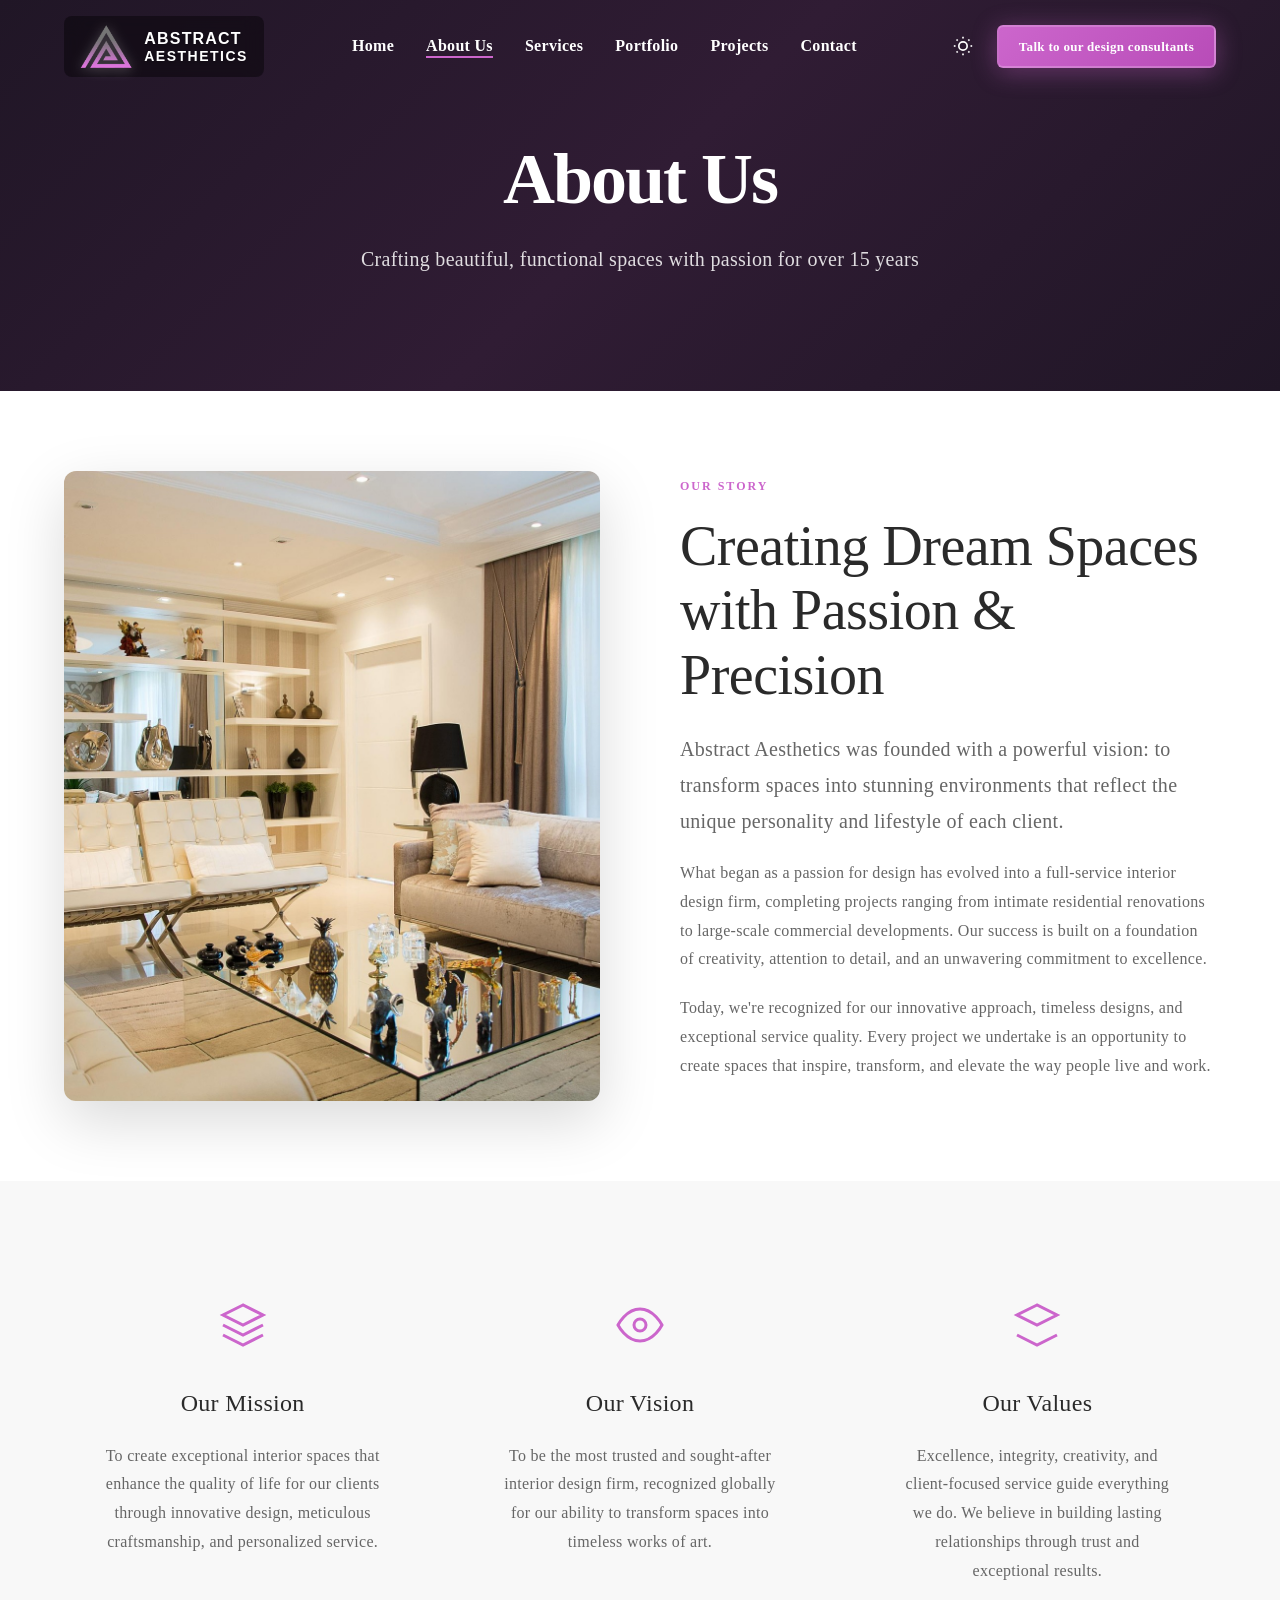
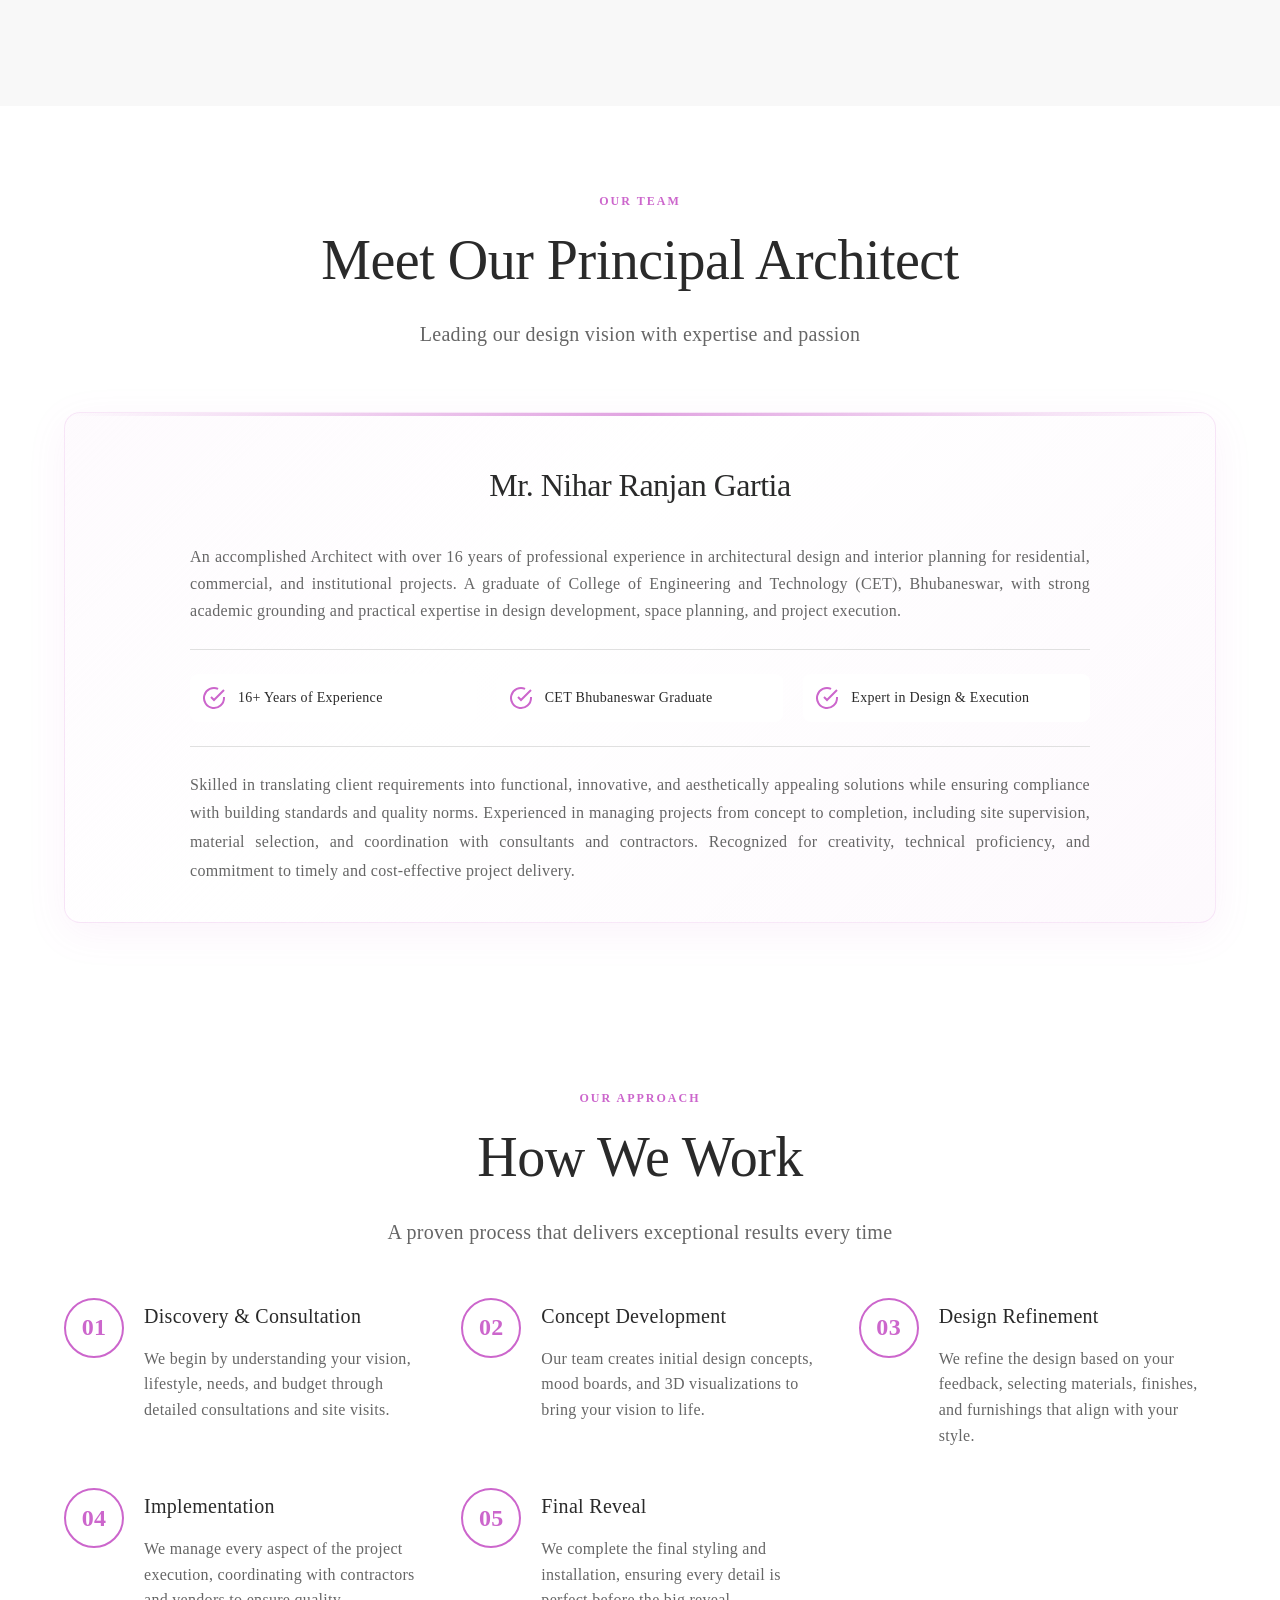
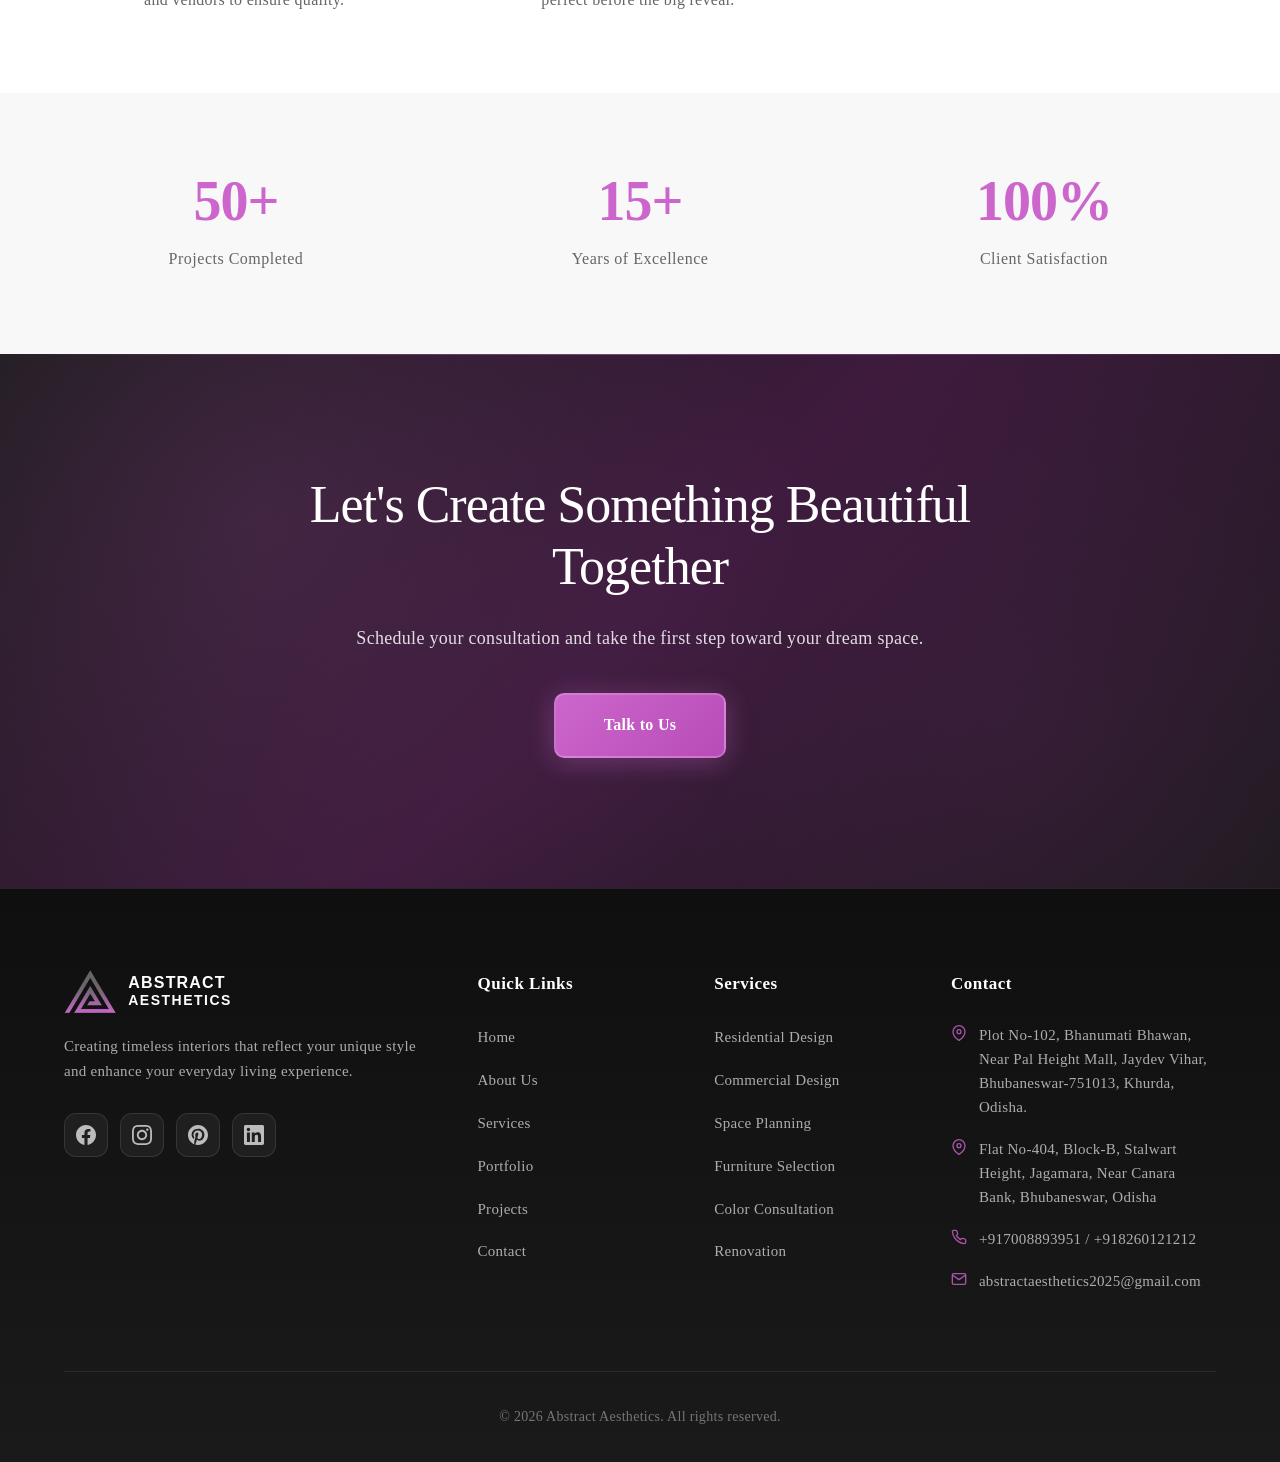
==== commit 206ab69b: "Update about.html" ====
--- a/about.html
+++ b/about.html
@@ -263,7 +263,7 @@
                     <div class="stat-label">Years of Excellence</div>
                 </div>
                 <div class="stat-item">
-                    <div class="stat-number">98%</div>
+                    <div class="stat-number">100%</div>
                     <div class="stat-label">Client Satisfaction</div>
                 </div>
             </div>
@@ -445,4 +445,5 @@
 
     <script src="script.js"></script>
 </body>
-</html>+
+</html>
--- a/styles.css
+++ b/styles.css
@@ -2285,6 +2285,13 @@
     margin-bottom: 100px;
 }
 
+/* Ensure service detail content and images are visible by default */
+.service-detail-content,
+.service-detail-image {
+    opacity: 1;
+    transform: none;
+}
+
 .service-detail-item.reverse {
     direction: rtl;
 }
@@ -2467,95 +2474,140 @@
 }
 
 .portfolio-filters {
-    padding: 40px 0;
+    padding: 32px 0 12px;
 }
 
 .filter-buttons {
     display: flex;
     justify-content: center;
     flex-wrap: wrap;
-    gap: 16px;
+    gap: 12px;
+    padding: 8px 0;
 }
 
 .filter-btn {
-    padding: 12px 24px;
-    background: none;
-    border: 2px solid var(--border-color);
-    border-radius: 4px;
+    padding: 10px 22px;
+    background: rgba(255, 255, 255, 0.02);
+    border: 1px solid rgba(255, 255, 255, 0.08);
+    border-radius: 999px;
     font-size: 14px;
     font-weight: 600;
     color: var(--text-primary);
     cursor: pointer;
-    transition: all var(--transition-fast);
+    backdrop-filter: blur(12px);
+    transition: background 0.3s ease, color 0.3s ease, transform 0.3s ease, border 0.3s ease;
 }
 
 .filter-btn:hover,
 .filter-btn.active {
-    background-color: var(--accent-primary);
-    border-color: var(--accent-primary);
-    color: white;
+    background: linear-gradient(120deg, var(--accent-primary), var(--accent-secondary));
+    border-color: transparent;
+    color: #fff;
+    box-shadow: 0 10px 30px rgba(0, 0, 0, 0.2);
+    transform: translateY(-2px);
+}
+
+.portfolio-gallery.section {
+    position: relative;
+    padding: 40px 0 60px;
+    overflow: hidden;
+    background: linear-gradient(180deg, var(--bg-primary), var(--bg-secondary));
+}
+
+.portfolio-gallery.section::before {
+    content: '';
+    position: absolute;
+    inset: 0;
+    background: radial-gradient(circle at top right, rgba(255, 255, 255, 0.04), transparent 45%);
+    pointer-events: none;
 }
 
 .masonry-grid {
     display: grid;
-    grid-template-columns: repeat(auto-fill, minmax(350px, 1fr));
-    gap: 24px;
+    grid-template-columns: repeat(auto-fit, minmax(280px, 1fr));
+    gap: clamp(12px, 3vw, 24px);
+    position: relative;
+    z-index: 1;
 }
 
 .portfolio-item-large {
     position: relative;
     overflow: hidden;
-    border-radius: 8px;
+    border-radius: 24px;
     cursor: pointer;
-    background-color: var(--bg-primary);
+    min-height: 360px;
+    background: var(--bg-primary);
+    box-shadow: 0 30px 80px rgba(0, 0, 0, 0.25);
+    transition: box-shadow 0.6s ease, transform 0.6s ease;
+}
+
+.portfolio-item-large:hover {
+    box-shadow: 0 40px 90px rgba(0, 0, 0, 0.35);
 }
 
 .portfolio-item-large .portfolio-image {
     width: 100%;
-    height: 400px;
+    height: 100%;
+    min-height: 360px;
     background: linear-gradient(135deg, var(--bg-tertiary), var(--border-color));
-    transition: transform var(--transition-slow);
-}
-
-.portfolio-item-large:hover .portfolio-image {
+    transition: transform 0.8s cubic-bezier(0.22, 1, 0.36, 1);
+}
+
+.portfolio-item-large .portfolio-image img {
+    width: 100%;
+    height: 100%;
+    object-fit: cover;
+    object-position: center;
+    display: block;
+    transform-origin: center;
+    transition: transform 0.8s cubic-bezier(0.22, 1, 0.36, 1);
+}
+
+.portfolio-item-large:hover .portfolio-image img {
     transform: scale(1.05);
 }
 
 .portfolio-item-large .portfolio-overlay {
     position: absolute;
-    bottom: 0;
-    left: 0;
-    right: 0;
+    inset: 0;
     padding: 32px;
-    background: linear-gradient(to top, rgba(0, 0, 0, 0.9), transparent);
-    color: white;
-    transform: translateY(100%);
-    transition: transform var(--transition-normal);
+    display: flex;
+    flex-direction: column;
+    justify-content: flex-end;
+    gap: 12px;
+    background: linear-gradient(180deg, rgba(5, 7, 10, 0.05) 0%, rgba(5, 7, 10, 0.92) 65%);
+    color: #fff;
+    transition: background 0.4s ease, padding 0.4s ease;
 }
 
 .portfolio-item-large:hover .portfolio-overlay {
-    transform: translateY(0);
+    padding-bottom: 40px;
 }
 
 .portfolio-category {
-    font-size: 12px;
+    font-size: 11px;
+    font-weight: 700;
+    text-transform: uppercase;
+    letter-spacing: 1.6px;
+    color: rgba(255, 255, 255, 0.8);
+    border: 1px solid rgba(255, 255, 255, 0.4);
+    border-radius: 999px;
+    padding: 6px 14px;
+    align-self: flex-start;
+}
+
+.portfolio-title {
+    font-size: 26px;
     font-weight: 600;
-    text-transform: uppercase;
-    letter-spacing: 1px;
-    color: var(--accent-light);
-    margin-bottom: 8px;
-    display: block;
-}
-
-.portfolio-title {
-    font-size: 24px;
-    font-weight: 500;
-    margin-bottom: 8px;
+    letter-spacing: -0.5px;
+    margin: 8px 0 4px;
 }
 
 .portfolio-description {
-    font-size: 14px;
-    color: rgba(255, 255, 255, 0.8);
+    font-size: 15px;
+    color: rgba(255, 255, 255, 0.85);
+    line-height: 1.6;
+    max-width: 90%;
 }
 
 .projects-list {
@@ -3128,7 +3180,7 @@
 
 @media (max-width: 768px) {
     .section {
-        padding: 50px 0;
+        padding: 30px 0;
     }
     
     .services-overview {
@@ -3150,12 +3202,16 @@
     .hero {
         min-height: auto;
         padding-top: 120px;
-        padding-bottom: 40px;
+        padding-bottom: 10px;
     }
     
     .hero-container {
         padding: 0 24px;
         gap: 32px;
+    }
+    
+    .hero-content {
+        padding-bottom: 10px;
     }
     
     .hero-title {
@@ -3173,7 +3229,7 @@
     .hero-cta {
         flex-direction: column;
         gap: 12px;
-        margin-bottom: 48px;
+        margin-bottom: 20px;
     }
     
     .hero-cta .btn-large {
@@ -3412,6 +3468,42 @@
     
     .masonry-grid {
         grid-template-columns: 1fr;
+        gap: 14px;
+    }
+    
+    .filter-buttons {
+        justify-content: flex-start;
+        padding: 0 8px;
+        gap: 10px;
+    }
+    
+    .filter-btn {
+        flex: 1 1 calc(50% - 10px);
+        text-align: center;
+        padding: 10px 16px;
+    }
+    
+    .portfolio-item-large {
+        min-height: 280px;
+        border-radius: 18px;
+    }
+    
+    .portfolio-item-large .portfolio-image {
+        min-height: 280px;
+    }
+    
+    .portfolio-item-large .portfolio-overlay {
+        padding: 24px;
+        gap: 10px;
+    }
+    
+    .portfolio-title {
+        font-size: 22px;
+    }
+    
+    .portfolio-description {
+        font-size: 14px;
+        max-width: 100%;
     }
     
     .page-hero {
@@ -3565,6 +3657,13 @@
     transform: translateX(0);
 }
 
+/* Prevent animation classes from hiding no-animation items */
+.no-animation .scroll-slide-left,
+.no-animation .scroll-slide-right {
+    opacity: 1 !important;
+    transform: none !important;
+}
+
 .scroll-scale {
     opacity: 0;
     transform: scale(0.9);
@@ -3594,4 +3693,30 @@
 .reveal.active {
     opacity: 1;
     transform: translateY(0);
-}+}
+
+/* Ensure no-animation items are always visible */
+.service-detail-item.no-animation,
+.service-detail-item.no-animation *,
+.service-detail-item.no-animation .service-detail-content,
+.service-detail-item.no-animation .service-detail-image,
+.service-detail-item.no-animation .scroll-slide-left,
+.service-detail-item.no-animation .scroll-slide-right {
+    opacity: 1 !important;
+    transform: none !important;
+    transition: none !important;
+}
+
+.service-detail-item.no-animation .service-detail-content,
+.service-detail-item.no-animation .service-detail-image {
+    animation: none !important;
+}
+
+@media (prefers-reduced-motion: reduce) {
+    .filter-btn,
+    .portfolio-item-large,
+    .portfolio-item-large .portfolio-image img,
+    .portfolio-item-large .portfolio-overlay {
+        transition: none !important;
+    }
+}
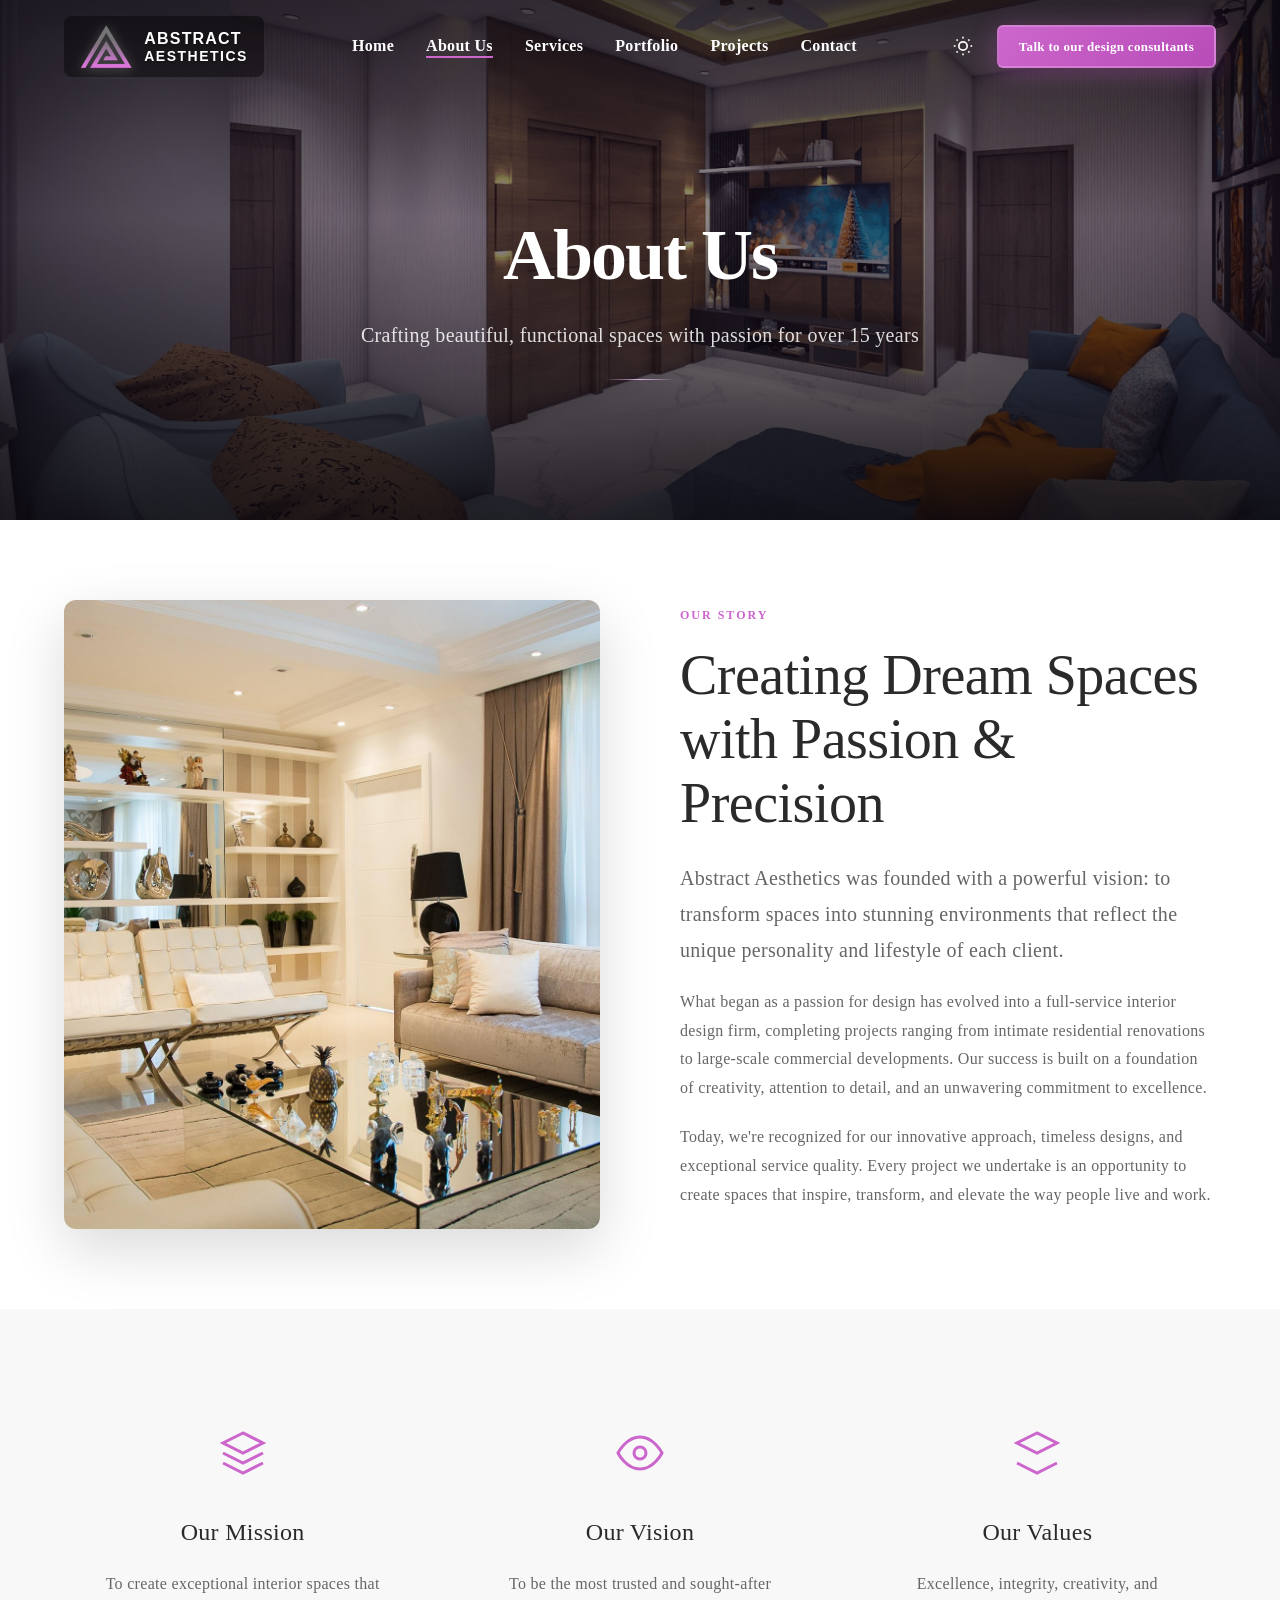
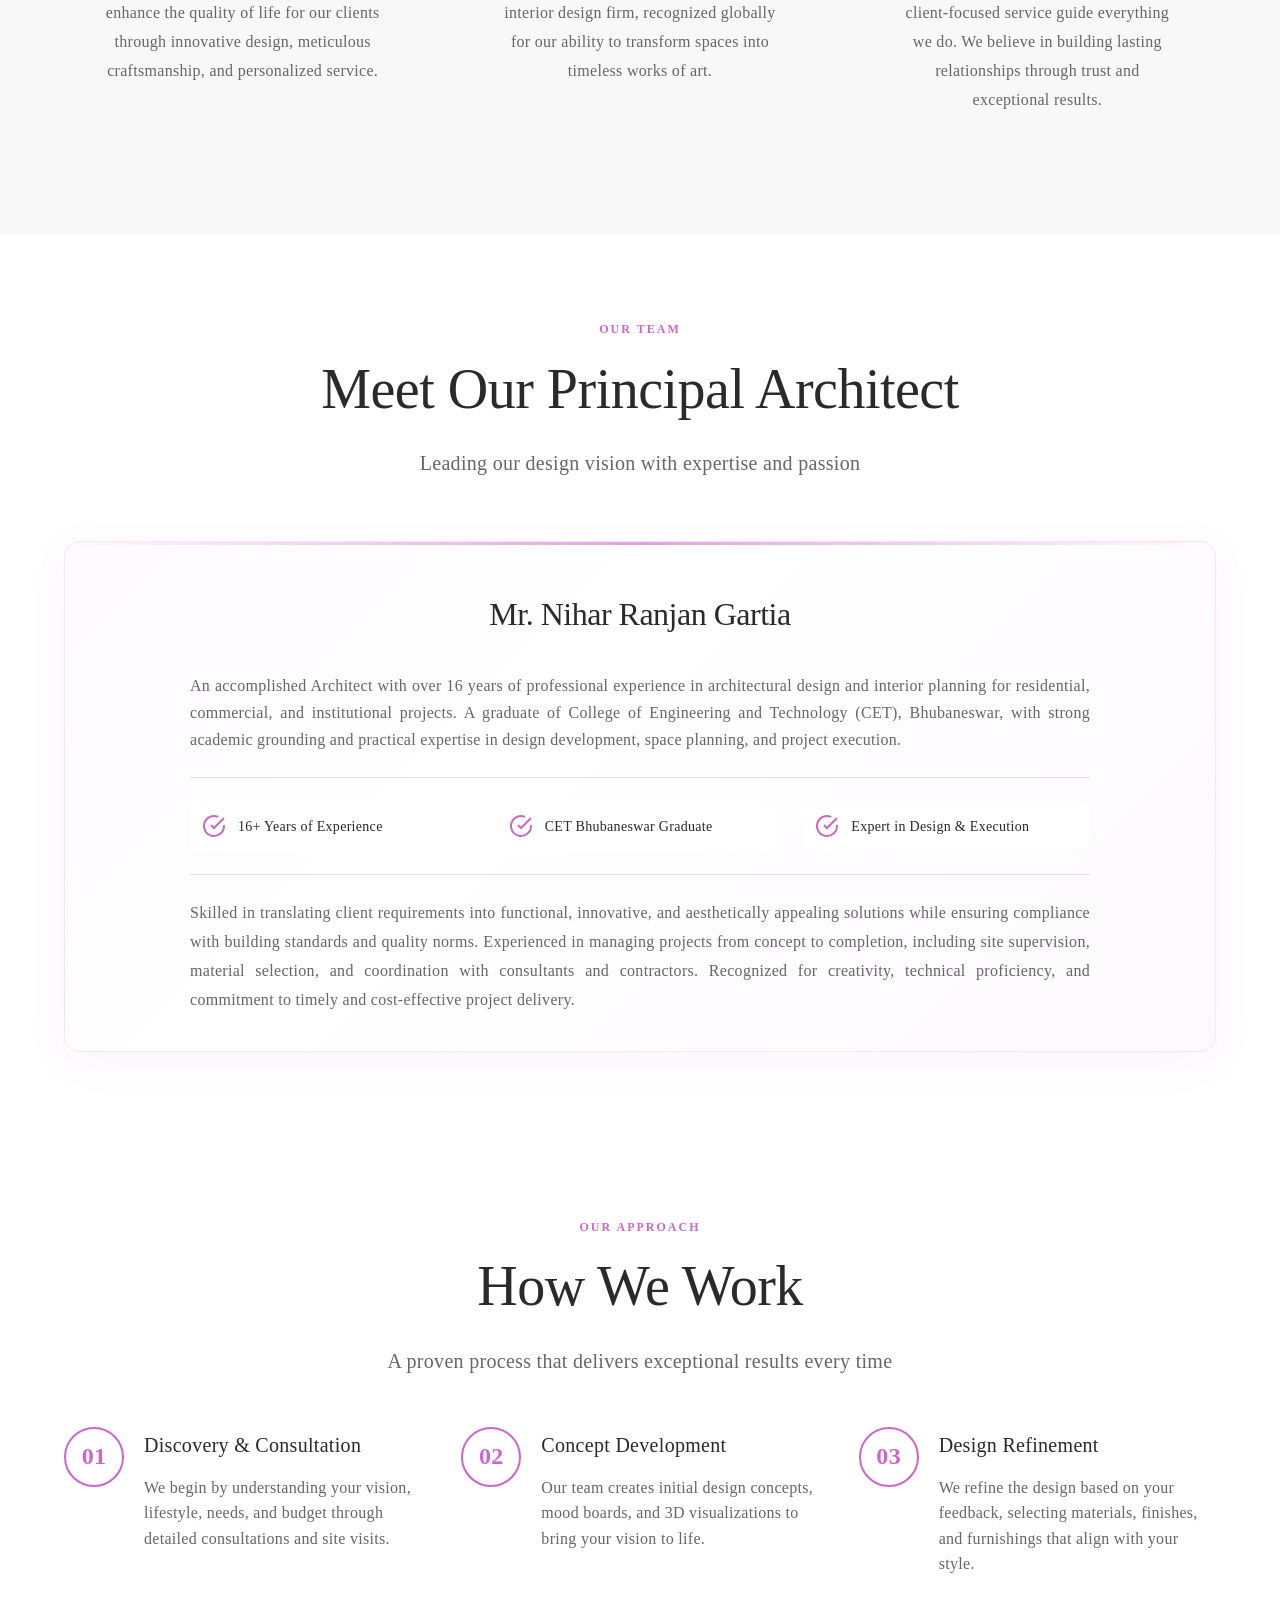
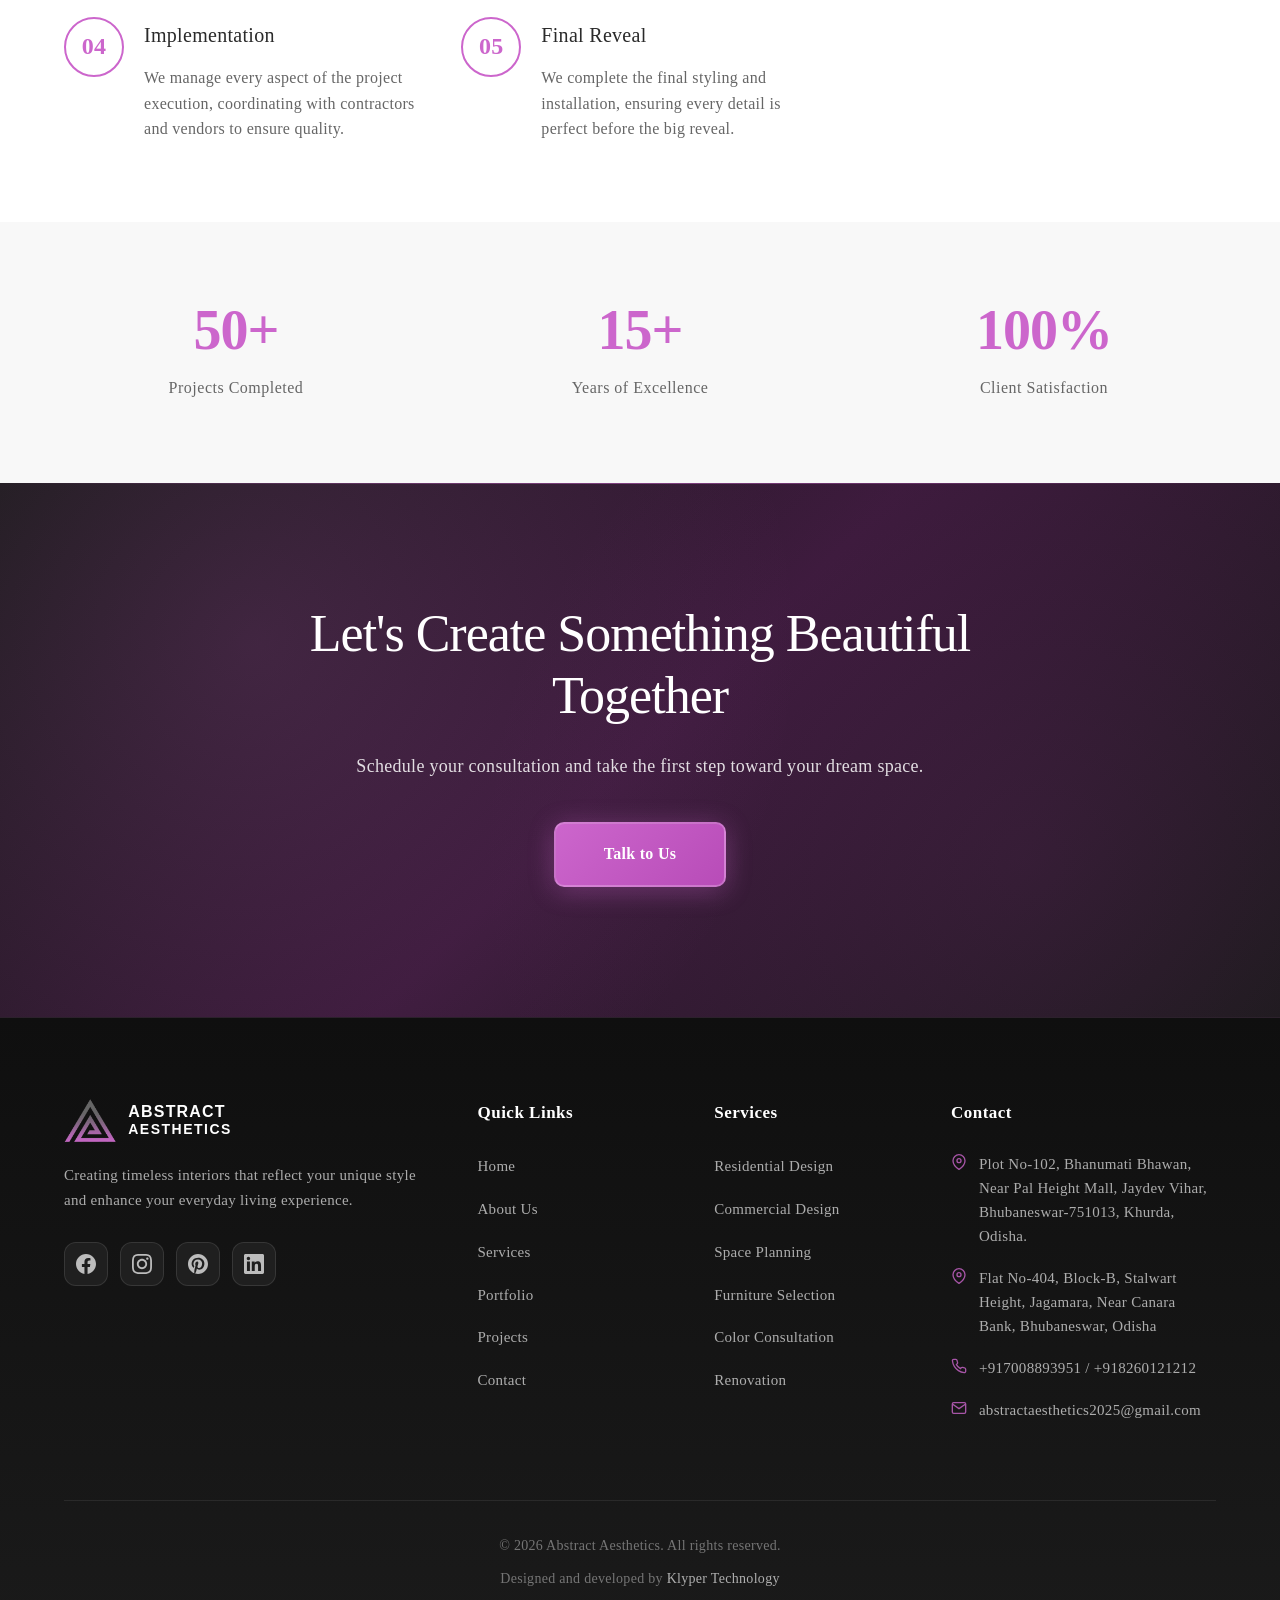
==== commit 24ac1971: "add project 2" ====
--- a/about.html
+++ b/about.html
@@ -72,7 +72,7 @@
       </div>
     </nav>
 
-    <section class="page-hero about-hero">
+    <section class="page-hero about-hero hero-about">
         <div class="hero-background-pattern"></div>
         <div class="container">
             <div class="page-hero-content">
@@ -439,11 +439,11 @@
         </div>
         <div class="footer-bottom">
           <p>&copy; 2026 Abstract Aesthetics. All rights reserved.</p>
+          <p class="footer-credit">Designed and developed by <a href="https://klypertechnology.com" target="_blank" rel="noopener noreferrer">Klyper Technology</a></p>
         </div>
       </div>
     </footer>
 
     <script src="script.js"></script>
 </body>
-
-</html>
+</html>
--- a/styles.css
+++ b/styles.css
@@ -2029,6 +2029,20 @@
     font-size: 14px;
 }
 
+.footer-credit {
+    margin-top: 8px;
+}
+
+.footer-credit a {
+    color: rgba(255, 255, 255, 0.65);
+    text-decoration: none;
+    transition: color 0.2s ease;
+}
+
+.footer-credit a:hover {
+    color: #ffffff;
+}
+
 .page-hero {
     padding-top: 140px;
     padding-bottom: 60px;
@@ -2039,17 +2053,113 @@
 }
 
 .about-hero {
-    background: linear-gradient(135deg, 
-        rgba(26, 26, 26, 1) 0%, 
-        rgba(45, 26, 45, 1) 50%, 
-        rgba(26, 26, 26, 1) 100%);
-}
-
-[data-theme="light"] .about-hero {
-    background: linear-gradient(135deg, 
-        rgba(32, 22, 38, 1) 0%, 
-        rgba(48, 28, 52, 1) 50%, 
-        rgba(32, 22, 38, 1) 100%);
+    display: flex;
+    align-items: center;
+    min-height: 520px;
+    padding-top: 168px;
+    padding-bottom: 92px;
+    background-color: #120c14;
+}
+
+.about-hero::before {
+    content: "";
+    position: absolute;
+    inset: 0;
+    background-image: url("resources/images/heroimg2.jpg");
+    background-position: center 40%;
+    background-size: cover;
+    background-repeat: no-repeat;
+    transform: scale(1.08);
+    animation: heroKenBurns 28s ease-in-out infinite alternate;
+    z-index: 0;
+}
+
+.about-hero::after {
+    content: "";
+    position: absolute;
+    inset: 0;
+    background:
+        linear-gradient(180deg, rgba(14, 8, 18, 0.62) 0%, rgba(24, 10, 28, 0.38) 42%, rgba(12, 8, 14, 0.78) 100%),
+        radial-gradient(ellipse at center, rgba(40, 16, 36, 0.05) 0%, rgba(8, 4, 10, 0.45) 78%);
+    z-index: 0;
+    pointer-events: none;
+}
+
+.about-hero .hero-background-pattern {
+    display: none;
+}
+
+.about-hero .container,
+.about-hero .page-hero-content {
+    position: relative;
+    z-index: 1;
+    width: 100%;
+}
+
+.about-hero .page-title {
+    text-shadow: 0 12px 40px rgba(0, 0, 0, 0.45);
+}
+
+.about-hero .page-subtitle {
+    margin-bottom: 0;
+    color: rgba(255, 255, 255, 0.88);
+    text-shadow: 0 8px 28px rgba(0, 0, 0, 0.4);
+}
+
+.about-hero .page-hero-content::after {
+    content: "";
+    display: block;
+    width: 72px;
+    height: 1px;
+    margin: 28px auto 0;
+    background: linear-gradient(90deg, transparent, rgba(230, 179, 230, 0.95), transparent);
+}
+
+.hero-services::before {
+    background-image: url("resources/images/heroimg3.jpg");
+    background-position: center 46%;
+}
+
+.hero-portfolio::before {
+    background-image: url("resources/images/heroimg2.jpg");
+    background-position: center 38%;
+}
+
+.hero-projects::before {
+    background-image: url("resources/images/Project2_imgs/abstract_new_project_images/image5.webp");
+    background-position: center 48%;
+}
+
+.hero-about::before {
+    background-image: url("resources/images/livingroom_ourwork.png");
+    background-position: center 48%;
+}
+
+.hero-contact::before {
+    background-image: url("resources/images/heroimg1.jpg");
+    background-position: center 42%;
+}
+
+@keyframes heroKenBurns {
+    from {
+        transform: scale(1.06);
+    }
+    to {
+        transform: scale(1.14) translate3d(0, -2%, 0);
+    }
+}
+
+@media (prefers-reduced-motion: reduce) {
+    .about-hero::before {
+        animation: none;
+        transform: scale(1.06);
+    }
+}
+
+@media (max-width: 768px) {
+    .about-hero {
+        min-height: 0;
+    }
 }
 
 [data-theme="light"] .page-hero-content .page-title {
@@ -2610,24 +2720,584 @@
     max-width: 90%;
 }
 
+.projects-completed {
+    overflow-x: clip;
+}
+
+.projects-container {
+    max-width: 1180px;
+}
+
+.projects-section-header {
+    margin-bottom: 56px;
+}
+
+.projects-section-header .section-subtitle {
+    max-width: 560px;
+    margin-left: auto;
+    margin-right: auto;
+}
+
 .projects-list {
     display: grid;
-    gap: 60px;
+    gap: 0;
+    min-width: 0;
 }
 
 .project-card-detailed {
-    display: grid;
-    grid-template-columns: 1fr 1.5fr;
-    gap: 40px;
     background-color: var(--bg-primary);
     border: 1px solid var(--border-color);
     border-radius: 8px;
     overflow: hidden;
-    transition: all var(--transition-normal);
+    transition: box-shadow var(--transition-normal), border-color var(--transition-normal), transform var(--transition-normal);
+    padding: 40px;
+    min-width: 0;
+    max-width: 100%;
 }
 
 .project-card-detailed:hover {
     box-shadow: var(--shadow-lg);
+}
+
+.project-header {
+    position: relative;
+    margin-bottom: 36px;
+}
+
+.project-header h3 {
+    font-size: clamp(28px, 4vw, 42px);
+    font-weight: 400;
+    margin-bottom: 10px;
+    color: var(--text-primary);
+    letter-spacing: -0.8px;
+    line-height: 1.15;
+}
+
+.project-type {
+    font-size: 13px;
+    font-weight: 600;
+    color: var(--accent-primary);
+    margin-bottom: 18px;
+    letter-spacing: 1.4px;
+    text-transform: uppercase;
+}
+
+.project-description {
+    color: var(--text-secondary);
+    line-height: 1.85;
+    max-width: 720px;
+    font-size: 16px;
+    margin-bottom: 28px;
+}
+
+.project-gallery {
+    margin-top: 36px;
+    padding-top: 36px;
+    border-top: 1px solid var(--border-color);
+}
+
+.gallery-grid {
+    display: grid;
+    grid-template-columns: repeat(4, minmax(0, 1fr));
+    gap: 12px;
+    min-width: 0;
+}
+
+.gallery-item {
+    position: relative;
+    overflow: hidden;
+    border-radius: 4px;
+    aspect-ratio: 4 / 3;
+    background-color: var(--bg-tertiary);
+    transition: transform var(--transition-normal);
+    min-width: 0;
+    padding: 0;
+    border: 0;
+    display: block;
+    width: 100%;
+    cursor: zoom-in;
+    -webkit-tap-highlight-color: transparent;
+}
+
+.gallery-item:focus-visible {
+    outline: 2px solid var(--accent-primary);
+    outline-offset: 3px;
+}
+
+.gallery-item-large {
+    grid-column: span 2;
+    grid-row: span 2;
+    aspect-ratio: auto;
+    min-height: 280px;
+}
+
+.gallery-item-wide {
+    grid-column: span 2;
+    aspect-ratio: 21 / 9;
+}
+
+.gallery-item img {
+    width: 100%;
+    height: 100%;
+    object-fit: cover;
+    display: block;
+    min-width: 0;
+    transition: transform var(--transition-slow);
+}
+
+.gallery-item:hover img {
+    transform: scale(1.04);
+}
+
+.project-showcase {
+    position: relative;
+    min-width: 0;
+    max-width: 100%;
+    padding: 0;
+    background: transparent;
+    border: 0;
+    border-radius: 0;
+    box-shadow: none;
+}
+
+.project-showcase + .project-showcase {
+    margin-top: 88px;
+    padding-top: 72px;
+    border-top: 1px solid var(--border-color);
+}
+
+.project-showcase .project-header {
+    margin-bottom: 0;
+}
+
+.project-showcase-top {
+    display: flex;
+    align-items: center;
+    justify-content: space-between;
+    gap: 16px;
+    margin-bottom: 22px;
+}
+
+.project-index {
+    font-size: 13px;
+    font-weight: 600;
+    letter-spacing: 2.4px;
+    color: var(--text-tertiary);
+}
+
+.project-showcase .project-badge {
+    position: static;
+    display: inline-flex;
+    align-items: center;
+    margin: 0;
+    border-radius: 999px;
+    padding: 7px 14px;
+    font-size: 11px;
+    letter-spacing: 1.2px;
+    background: rgba(76, 175, 80, 0.12);
+    color: #2e7d32;
+    border: 1px solid rgba(76, 175, 80, 0.28);
+}
+
+[data-theme="dark"] .project-showcase .project-badge.completed {
+    background: rgba(76, 175, 80, 0.18);
+    color: #9ccc65;
+    border-color: rgba(76, 175, 80, 0.35);
+}
+
+.project-showcase .project-meta {
+    display: grid;
+    grid-template-columns: repeat(3, minmax(0, 1fr));
+    gap: 20px 28px;
+    margin-bottom: 0;
+    padding-top: 24px;
+    max-width: 820px;
+    border-top: 1px solid var(--border-color);
+}
+
+.project-showcase .meta-item {
+    position: relative;
+    padding: 0;
+    min-width: 0;
+}
+
+.project-showcase .meta-item:not(:first-child)::before {
+    content: "";
+    position: absolute;
+    left: -14px;
+    top: 4px;
+    bottom: 4px;
+    width: 1px;
+    background: var(--border-color);
+}
+
+.project-showcase .meta-label {
+    letter-spacing: 1.4px;
+    margin-bottom: 8px;
+    color: var(--text-tertiary);
+}
+
+.project-showcase .meta-value {
+    font-weight: 500;
+    letter-spacing: 0.2px;
+    font-size: 15px;
+    line-height: 1.45;
+    word-break: break-word;
+}
+
+.gallery-caption {
+    position: absolute;
+    left: 0;
+    right: 0;
+    bottom: 0;
+    padding: 36px 16px 14px;
+    background: linear-gradient(to top, rgba(18, 18, 18, 0.72), rgba(18, 18, 18, 0));
+    color: #ffffff;
+    font-size: 11px;
+    font-weight: 600;
+    letter-spacing: 1.5px;
+    text-transform: uppercase;
+    opacity: 0;
+    transform: translateY(6px);
+    transition: opacity var(--transition-normal), transform var(--transition-normal);
+    pointer-events: none;
+}
+
+.gallery-item-large .gallery-caption {
+    padding: 56px 24px 22px;
+    font-size: 12px;
+    letter-spacing: 1.8px;
+}
+
+.gallery-item:hover .gallery-caption,
+.gallery-item:focus-visible .gallery-caption {
+    opacity: 1;
+    transform: translateY(0);
+}
+
+@media (hover: none) {
+    .gallery-caption {
+        opacity: 1;
+        transform: none;
+        font-size: 10px;
+        letter-spacing: 1px;
+        padding: 28px 12px 10px;
+    }
+
+    .gallery-item-large .gallery-caption {
+        padding: 40px 16px 14px;
+        font-size: 11px;
+    }
+}
+
+.project-lightbox {
+    position: fixed;
+    inset: 0;
+    z-index: 2000;
+    display: flex;
+    align-items: center;
+    justify-content: center;
+    padding: 72px 88px 88px;
+    opacity: 0;
+    visibility: hidden;
+    pointer-events: none;
+    transition: opacity 0.28s ease, visibility 0.28s ease;
+}
+
+.project-lightbox.is-open {
+    opacity: 1;
+    visibility: visible;
+    pointer-events: auto;
+}
+
+.project-lightbox[hidden] {
+    display: none;
+}
+
+.project-lightbox.is-open[hidden] {
+    display: flex;
+}
+
+.project-lightbox-backdrop {
+    position: absolute;
+    inset: 0;
+    background: rgba(12, 12, 12, 0.88);
+    backdrop-filter: blur(8px);
+}
+
+.project-lightbox-stage {
+    position: relative;
+    z-index: 1;
+    max-width: min(1120px, 100%);
+    max-height: 100%;
+    display: flex;
+    align-items: center;
+    justify-content: center;
+}
+
+.project-lightbox-image {
+    max-width: 100%;
+    max-height: calc(100vh - 160px);
+    width: auto;
+    height: auto;
+    object-fit: contain;
+    border-radius: 4px;
+    box-shadow: 0 24px 64px rgba(0, 0, 0, 0.35);
+    opacity: 0;
+    transform: scale(0.985);
+    transition: opacity 0.25s ease, transform 0.25s ease;
+}
+
+.project-lightbox.is-open .project-lightbox-image.is-loaded {
+    opacity: 1;
+    transform: scale(1);
+}
+
+.project-lightbox-close,
+.project-lightbox-nav {
+    position: absolute;
+    z-index: 2;
+    display: inline-flex;
+    align-items: center;
+    justify-content: center;
+    width: 48px;
+    height: 48px;
+    border: 1px solid rgba(255, 255, 255, 0.18);
+    border-radius: 999px;
+    background: rgba(255, 255, 255, 0.08);
+    color: #ffffff;
+    cursor: pointer;
+    transition: background 0.2s ease, border-color 0.2s ease, transform 0.2s ease;
+}
+
+.project-lightbox-close:hover,
+.project-lightbox-nav:hover {
+    background: rgba(255, 255, 255, 0.16);
+    border-color: rgba(255, 255, 255, 0.32);
+}
+
+.project-lightbox-close:focus-visible,
+.project-lightbox-nav:focus-visible {
+    outline: 2px solid #ffffff;
+    outline-offset: 3px;
+}
+
+.project-lightbox-close {
+    top: 20px;
+    right: 20px;
+}
+
+.project-lightbox-prev {
+    left: 20px;
+    top: 50%;
+    transform: translateY(-50%);
+}
+
+.project-lightbox-next {
+    right: 20px;
+    top: 50%;
+    transform: translateY(-50%);
+}
+
+.project-lightbox-prev:hover,
+.project-lightbox-next:hover {
+    transform: translateY(-50%);
+}
+
+.project-lightbox-meta {
+    position: absolute;
+    left: 50%;
+    bottom: 24px;
+    transform: translateX(-50%);
+    z-index: 2;
+    width: min(720px, calc(100% - 40px));
+    display: flex;
+    align-items: baseline;
+    justify-content: space-between;
+    gap: 16px;
+    color: rgba(255, 255, 255, 0.82);
+    pointer-events: none;
+}
+
+.project-lightbox-caption {
+    font-size: 13px;
+    letter-spacing: 1.4px;
+    text-transform: uppercase;
+    margin: 0;
+}
+
+.project-lightbox-counter {
+    font-size: 13px;
+    letter-spacing: 0.4px;
+    color: rgba(255, 255, 255, 0.55);
+    margin: 0;
+    white-space: nowrap;
+}
+
+body.lightbox-open {
+    overflow: hidden;
+}
+
+@media (max-width: 1024px) {
+    .project-showcase + .project-showcase {
+        margin-top: 72px;
+        padding-top: 60px;
+    }
+
+    .gallery-item-large {
+        min-height: 240px;
+    }
+
+    .project-lightbox {
+        padding: 72px 64px 96px;
+    }
+}
+
+@media (max-width: 900px) {
+    .gallery-grid {
+        grid-template-columns: repeat(2, minmax(0, 1fr));
+        gap: 12px;
+    }
+
+    .gallery-item-large {
+        grid-column: span 2;
+        grid-row: span 1;
+        min-height: 220px;
+        aspect-ratio: 16 / 10;
+    }
+
+    .gallery-item-wide {
+        grid-column: span 2;
+        aspect-ratio: 16 / 9;
+    }
+
+    .project-showcase .project-meta {
+        grid-template-columns: 1fr;
+        gap: 16px;
+        padding-top: 20px;
+    }
+
+    .project-showcase .meta-item:not(:first-child)::before {
+        display: none;
+    }
+
+    .project-showcase .meta-item:not(:first-child) {
+        padding-top: 14px;
+        border-top: 1px solid var(--border-color);
+    }
+
+    .project-lightbox {
+        padding: 68px 20px 88px;
+    }
+
+    .project-lightbox-prev,
+    .project-lightbox-next {
+        width: 42px;
+        height: 42px;
+    }
+
+    .project-lightbox-prev {
+        left: 10px;
+    }
+
+    .project-lightbox-next {
+        right: 10px;
+    }
+}
+
+@media (max-width: 768px) {
+    .projects-section-header {
+        margin-bottom: 40px;
+    }
+
+    .project-showcase + .project-showcase {
+        margin-top: 56px;
+        padding-top: 48px;
+    }
+
+    .project-header {
+        margin-bottom: 24px;
+    }
+
+    .project-gallery {
+        margin-top: 28px;
+        padding-top: 28px;
+    }
+
+    .project-showcase-top {
+        margin-bottom: 16px;
+    }
+
+    .project-lightbox-image {
+        max-height: calc(100vh - 180px);
+    }
+
+    .project-lightbox-meta {
+        flex-direction: column;
+        align-items: center;
+        text-align: center;
+        gap: 6px;
+        bottom: 18px;
+    }
+}
+
+@media (max-width: 480px) {
+    .project-showcase + .project-showcase {
+        margin-top: 48px;
+        padding-top: 40px;
+    }
+
+    .gallery-item,
+    .gallery-item-large,
+    .gallery-item-wide {
+        grid-column: span 1;
+        border-radius: 4px;
+        aspect-ratio: 4 / 3;
+        min-height: 0;
+    }
+
+    .gallery-grid {
+        grid-template-columns: 1fr;
+        gap: 10px;
+    }
+
+    .gallery-item-large {
+        aspect-ratio: 16 / 11;
+    }
+
+    .project-type {
+        font-size: 12px;
+        letter-spacing: 1.1px;
+    }
+
+    .project-description {
+        font-size: 15px;
+        line-height: 1.75;
+    }
+
+    .project-lightbox-close {
+        top: 12px;
+        right: 12px;
+        width: 40px;
+        height: 40px;
+    }
+
+    .project-lightbox-prev,
+    .project-lightbox-next {
+        top: auto;
+        bottom: 64px;
+        transform: none;
+    }
+
+    .project-lightbox-prev:hover,
+    .project-lightbox-next:hover {
+        transform: none;
+    }
+
+    .project-lightbox-caption {
+        font-size: 11px;
+        letter-spacing: 1px;
+    }
 }
 
 .project-image-large {
@@ -2647,14 +3317,14 @@
     color: var(--text-primary);
 }
 
-.project-type {
+.project-details .project-type {
     font-size: 14px;
     font-weight: 600;
     color: var(--accent-primary);
     margin-bottom: 20px;
 }
 
-.project-description {
+.project-details .project-description {
     color: var(--text-secondary);
     line-height: 1.8;
     margin-bottom: 32px;
@@ -2662,7 +3332,7 @@
 
 .project-meta {
     display: grid;
-    grid-template-columns: repeat(2, 1fr);
+    grid-template-columns: repeat(2, minmax(0, 1fr));
     gap: 24px;
     margin-bottom: 24px;
 }
@@ -3173,8 +3843,8 @@
         grid-template-columns: 1fr;
     }
     
-    .project-card-detailed {
-        grid-template-columns: 1fr;
+    .project-card-detailed:not(.project-card-premium) {
+        padding: 30px;
     }
 }
 
@@ -3534,6 +4204,14 @@
     .stat-label {
         font-size: 13px;
     }
+    
+    .project-card-detailed:not(.project-card-premium) {
+        padding: 20px;
+    }
+    
+    .project-header h3 {
+        font-size: clamp(26px, 6vw, 32px);
+    }
 }
 
 /* Extra small devices */
@@ -3608,6 +4286,70 @@
     
     .stat-number {
         font-size: 32px;
+    }
+    
+    .project-header h3 {
+        font-size: clamp(24px, 7vw, 28px);
+    }
+    
+    .project-description {
+        font-size: 15px;
+    }
+}
+
+/* Smooth entrance for the content directly under the page hero */
+@keyframes premiumRise {
+    from {
+        opacity: 0;
+        transform: translateY(28px);
+    }
+    to {
+        opacity: 1;
+        transform: translateY(0);
+    }
+}
+
+.page-hero ~ .section .section-header,
+.page-hero ~ .section .filter-buttons,
+.page-hero ~ .section .service-detail-item,
+.page-hero ~ .section .project-card-detailed,
+.page-hero ~ .section .project-showcase,
+.page-hero ~ .section .portfolio-item-large {
+    animation: premiumRise 1s cubic-bezier(0.16, 1, 0.3, 1) both;
+}
+
+.page-hero ~ .section .filter-buttons,
+.page-hero ~ .section .section-header {
+    animation-delay: 0.06s;
+}
+
+.page-hero ~ .section .service-detail-item:nth-child(1),
+.page-hero ~ .section .project-card-detailed:nth-child(1),
+.page-hero ~ .section .project-showcase:nth-child(1) {
+    animation-delay: 0.14s;
+}
+
+.page-hero ~ .section .service-detail-item:nth-child(2),
+.page-hero ~ .section .project-card-detailed:nth-child(2),
+.page-hero ~ .section .project-showcase:nth-child(2) {
+    animation-delay: 0.26s;
+}
+
+.page-hero ~ .section .portfolio-item-large:nth-child(1) { animation-delay: 0.08s; }
+.page-hero ~ .section .portfolio-item-large:nth-child(2) { animation-delay: 0.14s; }
+.page-hero ~ .section .portfolio-item-large:nth-child(3) { animation-delay: 0.2s; }
+.page-hero ~ .section .portfolio-item-large:nth-child(4) { animation-delay: 0.26s; }
+.page-hero ~ .section .portfolio-item-large:nth-child(5) { animation-delay: 0.32s; }
+.page-hero ~ .section .portfolio-item-large:nth-child(6) { animation-delay: 0.38s; }
+
+@media (prefers-reduced-motion: reduce) {
+    .page-hero ~ .section .section-header,
+    .page-hero ~ .section .filter-buttons,
+    .page-hero ~ .section .service-detail-item,
+    .page-hero ~ .section .project-card-detailed,
+    .page-hero ~ .section .project-showcase,
+    .page-hero ~ .section .portfolio-item-large {
+        animation: none;
     }
 }
 
@@ -3719,4 +4461,4 @@
     .portfolio-item-large .portfolio-overlay {
         transition: none !important;
     }
-}
+}
